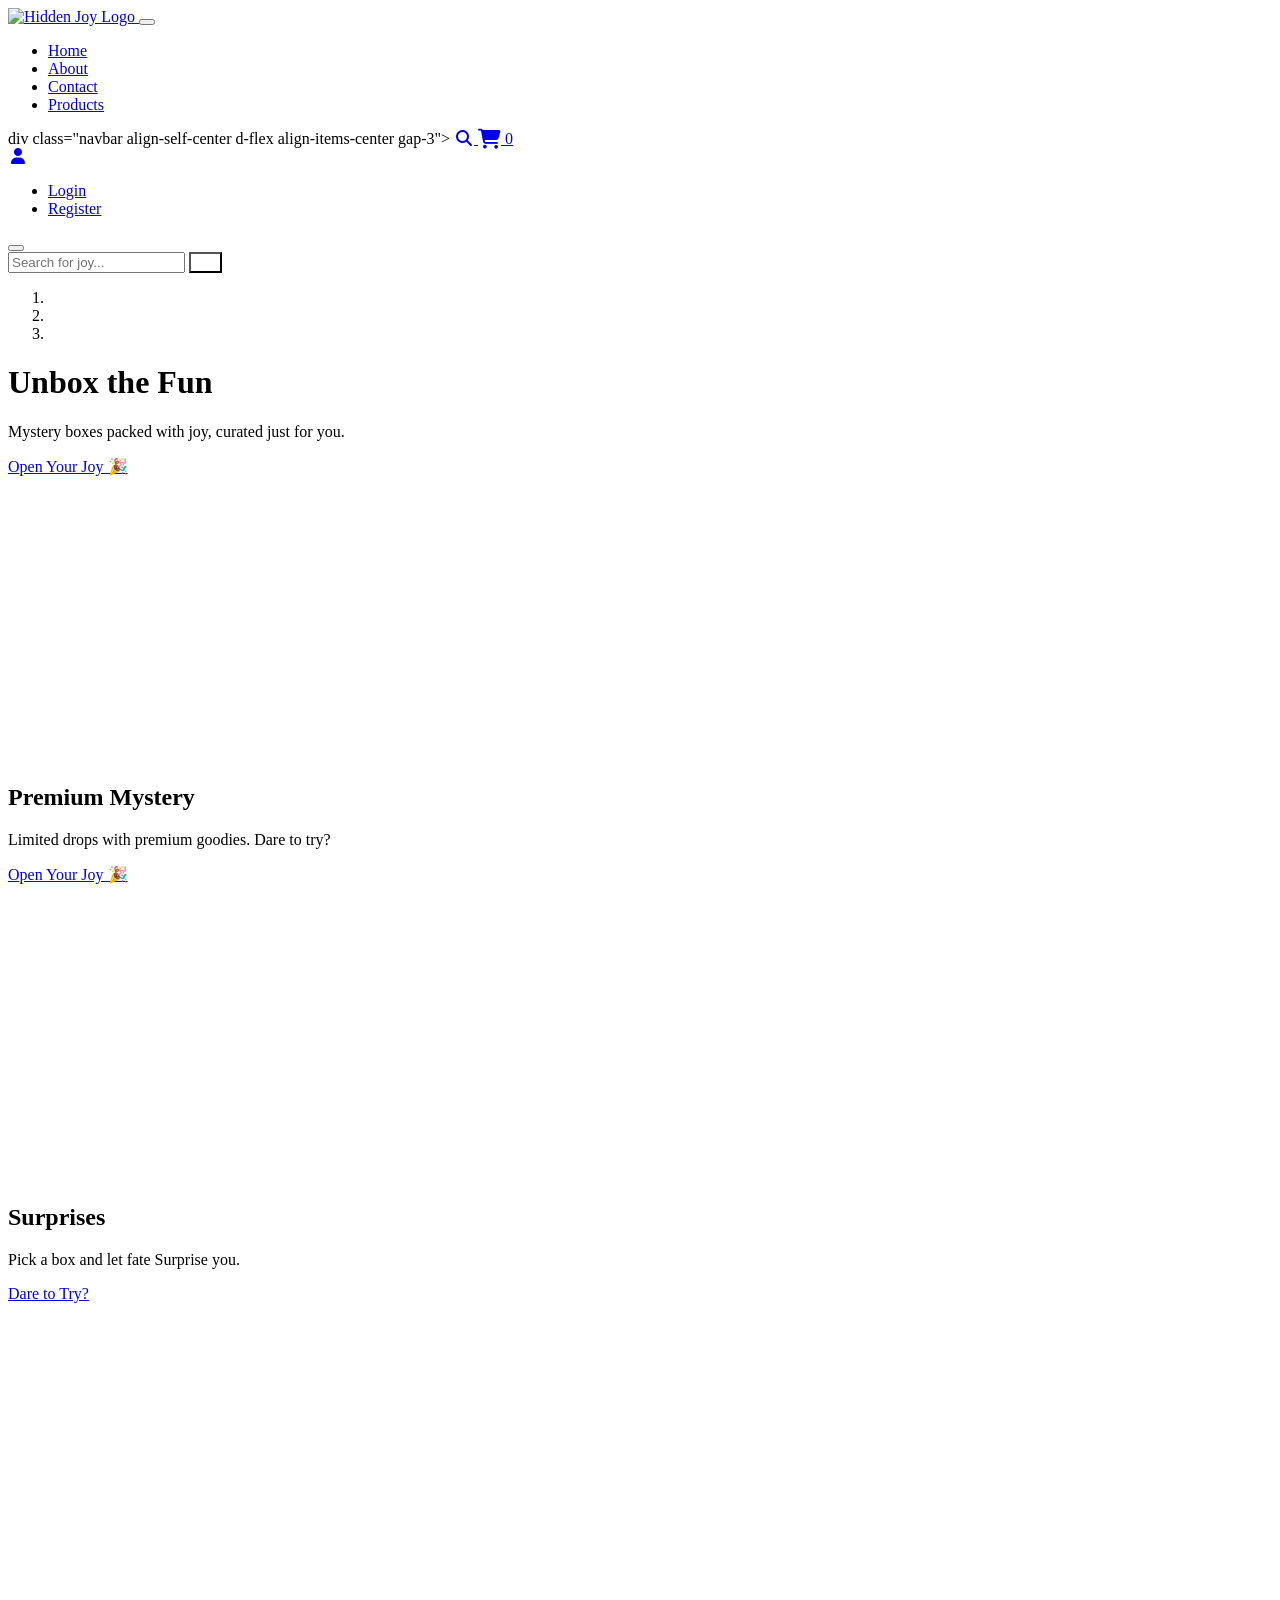
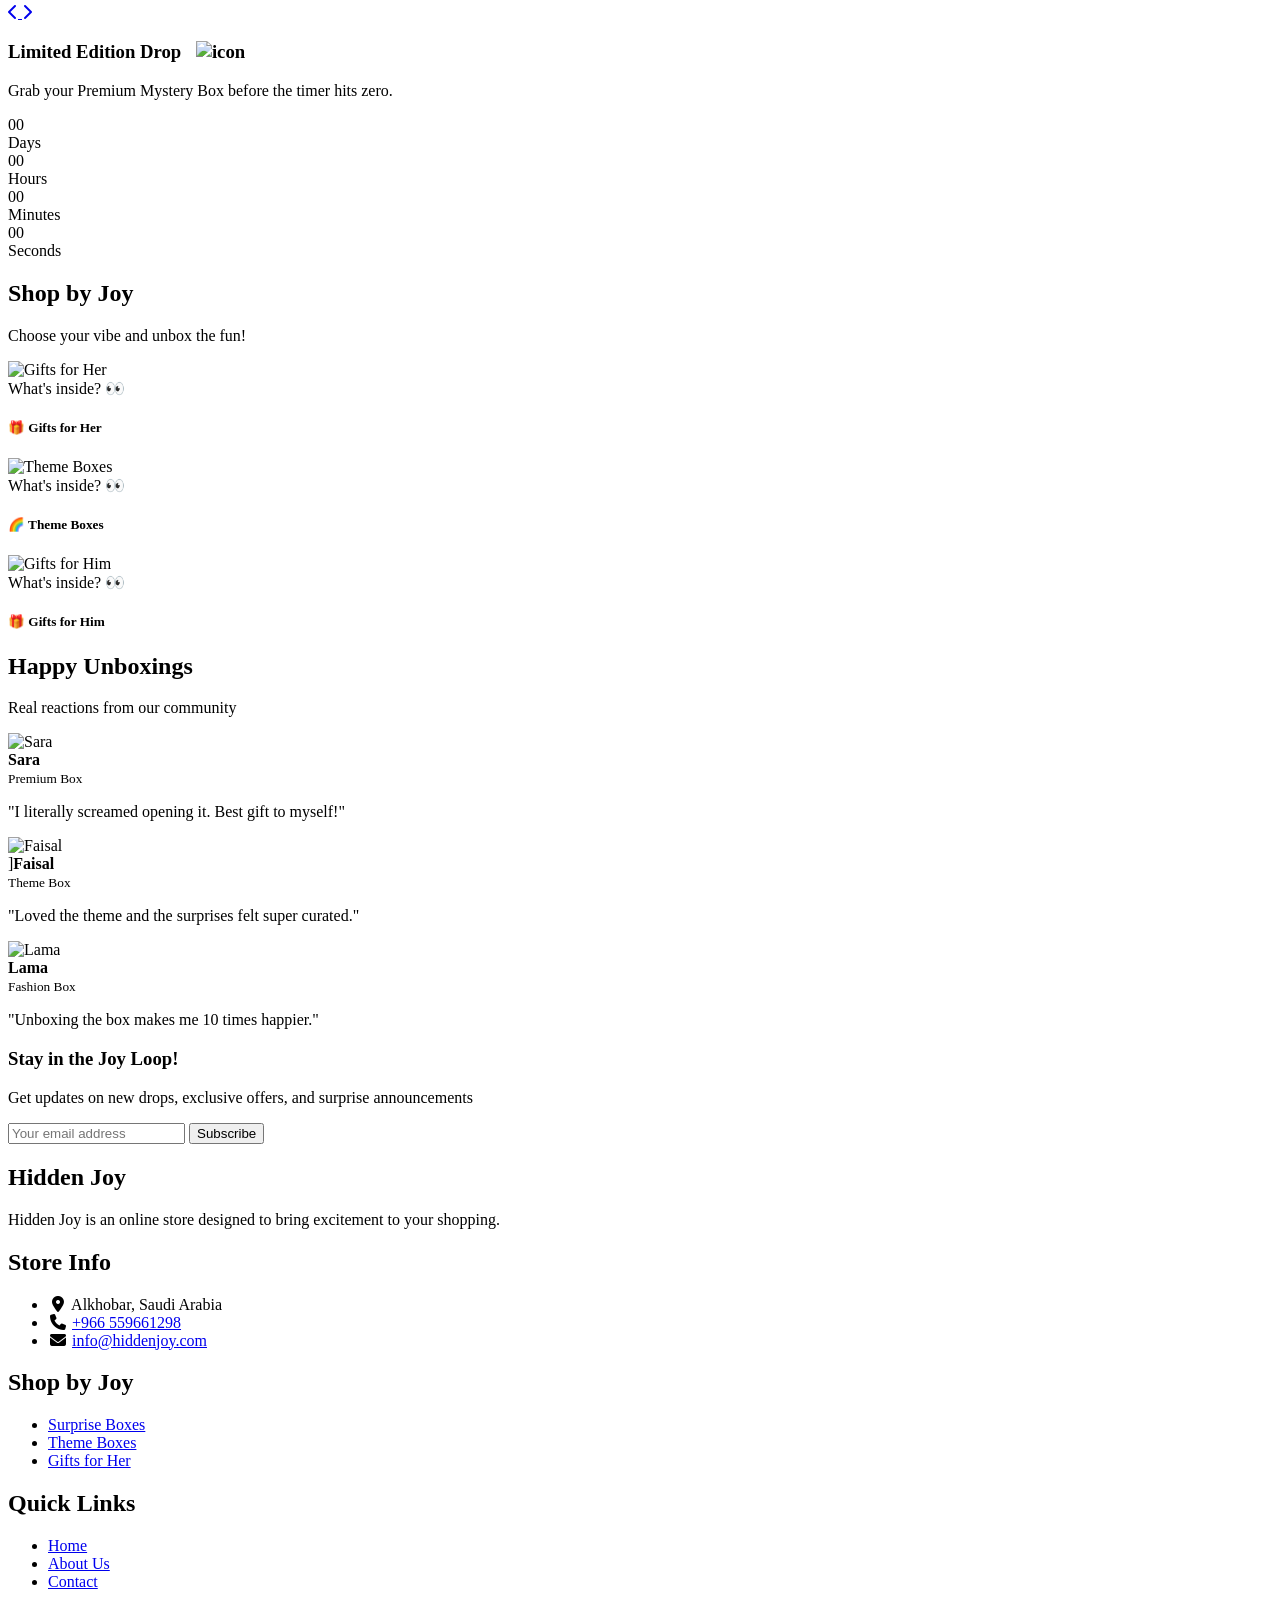
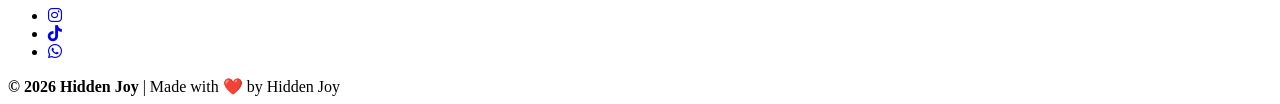
==== index.html @ 1ee5725f "Rename home.html to index.html" ====
<!DOCTYPE html>
<html lang="en">
<head>
    <!-- ========== PAGE METADATA ========== -->
    <title>Hidden Joy - Home Page</title>
    <meta charset="UTF-8">
    <meta name="viewport" content="width=device-width, initial-scale=1">

    <!-- ========== CSS STYLESHEETS ========== -->
    <link rel="stylesheet" href="asset/css/bootstrap.min.css">
    <link rel="stylesheet" href="asset/css/templatemo.css">
    <link href="https://cdnjs.cloudflare.com/ajax/libs/font-awesome/6.4.0/css/all.min.css" rel="stylesheet">
    <link href="https://fonts.googleapis.com/css2?family=Fredoka:wght@400;600;700&family=Quicksand:wght@400;500;600&display=swap" rel="stylesheet">
    <link rel="stylesheet" href="asset/css/fontawesome.min.css">
    <link rel="stylesheet" href="asset/css/home.css">

    <!-- ========== JAVASCRIPT FILES ========== -->
    <script src="asset/js/bootstrap.bundle.min.js"></script>
    <script src="asset/js/custom.js"></script>
    <script src="asset/js/home.js"></script>
</head>

<body>

    <!-- ========== NAVIGATION BAR ========== -->
    <nav class="navbar navbar-expand-lg navbar-light shadow bg-white">
    <div class="container d-flex justify-content-between align-items-center">
            
    <!-- Logo -->
    <a class="navbar-brand text-success logo h1 align-self-center" href="home.html">
    <img src="asset/img/BOXLOGO.png" alt="Hidden Joy Logo" style="height: 100px;">
    </a>

    <!-- Mobile Menu Toggle -->
    <button class="navbar-toggler border-0" type="button" data-bs-toggle="collapse" data-bs-target="#templatemo_main_nav" aria-controls="navbarSupportedContent" aria-expanded="false" aria-label="Toggle navigation">
    <span class="navbar-toggler-icon"></span>
    </button>

    <!-- Navigation Menu -->
    <div class="align-self-center collapse navbar-collapse flex-fill d-lg-flex justify-content-lg-between" id="templatemo_main_nav">
                
    <!-- Main Navigation Links -->
    <div class="flex-fill">
    <ul class="nav navbar-nav d-flex justify-content-between mx-lg-auto">
    <li class="nav-item"><a class="nav-link active" href="home.html">Home</a></li>
    <li class="nav-item"><a class="nav-link" href="aboutus.html">About</a></li>
    <li class="nav-item"><a class="nav-link" href="contactus.html">Contact</a></li>
    <li class="nav-item"><a class="nav-link" href="products.html">Products</a></li>
    </ul>
    </div>

    <!-- User Actions -->
    div class="navbar align-self-center d-flex align-items-center gap-3">
                    
    <!-- Search Icon -->
    <a class="nav-icon d-none d-lg-inline" href="#" data-bs-toggle="modal" data-bs-target="#templatemo_search">
    <i class="fa fa-fw fa-search text-dark"></i>
    </a>

    <!-- Shopping Cart -->
    <a class="nav-link text-dark position-relative" href="basket.html">
    <i class="fas fa-shopping-cart fa-lg"></i>
    <span id="cart-count" class="position-absolute top-0 start-100 translate-middle badge rounded-pill bg-success">0</span>
    </a>

    <!-- User Dropdown -->
    <div class="dropdown">
    <a class="nav-link dropdown-toggle text-dark" href="#" id="userDropdown" role="button" data-bs-toggle="dropdown" aria-expanded="false">
    <i class="fa fa-fw fa-user"></i>
    </a>
    <ul class="dropdown-menu dropdown-menu-end" aria-labelledby="userDropdown">
    <li><a class="dropdown-item" href="singin.html">Login</a></li>
    <li><a class="dropdown-item" href="signup.html">Register</a></li>
    </ul>
    </div>
    </div>
    </div>
    </div>
    </nav>

    <!-- ========== SEARCH MODAL ========== -->
    <div class="modal fade bg-light" id="templatemo_search" tabindex="-1" role="dialog" aria-hidden="true">
    <div class="modal-dialog modal-lg" role="document">
    <div class="w-100 pt-1 mb-3 text-right">
    <button type="button" class="btn-close" data-bs-dismiss="modal"></button>
    </div>
    <form class="modal-content modal-body border-0 p-0">
    <div class="input-group mb-2">
    <input type="text" class="form-control" placeholder="Search for joy...">
    <button type="submit" class="input-group-text" style="background: var(--burgundy-main); color: white;">
    <i class="fa fa-fw fa-search text-white"></i>
    </button>
    </div>
    </form>
    </div>
    </div>

    <!-- ========== MAIN CONTENT ========== -->
    <main class="main-content">
        
    <!-- ========== HERO CAROUSEL ========== -->
    <div id="template-mo-zay-hero-carousel" class="carousel slide" data-bs-ride="carousel">
            
    <!-- Carousel Indicators -->
    <ol class="carousel-indicators">
    <li data-bs-target="#template-mo-zay-hero-carousel" data-bs-slide-to="0" class="active"></li>
    <li data-bs-target="#template-mo-zay-hero-carousel" data-bs-slide-to="1"></li>
    <li data-bs-target="#template-mo-zay-hero-carousel" data-bs-slide-to="2"></li>
    </ol>

    <!-- Carousel Items -->
    <div class="carousel-inner" style="background: url('asset/img/bg1.png') no-repeat center center; background-size: cover;">
                
    <!-- Slide 1 -->
    <div class="carousel-item slide-1 active">
    <div class="container d-flex flex-column justify-content-center align-items-center hero-content" style="min-height: 400px;">
    <h1 class="display-5 fw-bold" style="color: var(--burgundy-main);">Unbox the Fun</h1>
    <p class="lead text-center">Mystery boxes packed with joy, curated just for you.</p>
    <a href="products.html" class="btn btn-main mt-3">Open Your Joy 🎉</a>

    <!-- Sparkle Animations -->
    <span class="sparkle" style="left:10%;top:10%"></span>
    <span class="sparkle" style="left:22%;top:30%;animation-delay:.2s"></span>
    <span class="sparkle" style="left:6%;top:55%;animation-delay:.4s"></span>
    </div>
    </div>

    <!-- Slide 2 -->
    <div class="carousel-item slide-2">
    <div class="container d-flex flex-column justify-content-center align-items-center hero-content" style="min-height: 400px;">
    <h2 class="fw-bold" style="color: var(--burgundy-main);">Premium Mystery</h2>
    <p class="lead text-center">Limited drops with premium goodies. Dare to try?</p>
    <a href="products.html" class="btn btn-main mt-3">Open Your Joy 🎉</a>
    </div>
    </div>

<!-- Slide 3 -->
<div class="carousel-item slide-3">
<div class="container d-flex flex-column justify-content-center align-items-center hero-content" style="min-height: 400px;">
<h2 class="fw-bold" style="color: var(--burgundy-main);">Surprises</h2>
<p class="lead text-center">Pick a box and let fate Surprise you.</p>
<a href="products.html" class="btn btn-main mt-3">Dare to Try?</a>
</div>
</div>
</div>

<!-- Carousel Controls -->
<a class="carousel-control-prev text-decoration-none w-auto ps-3" href="#template-mo-zay-hero-carousel" role="button" data-bs-slide="prev">
<i class="fas fa-chevron-left"></i>
</a>
<a class="carousel-control-next text-decoration-none w-auto pe-3" href="#template-mo-zay-hero-carousel" role="button" data-bs-slide="next">
<i class="fas fa-chevron-right"></i>
</a>
</div>

<!-- ========== LIMITED EDITION TIMER ========== -->
<section class="timer-section">
<div class="container text-center">
<h3 class="fw-bold text-burgundy d-inline-flex align-items-center justify-content-center">
Limited Edition Drop
<img src="asset/img/icon1.png" alt="icon" style="width:70px; height:70px; margin-left:10px;">
</h3>

<p class="mb-4">Grab your Premium Mystery Box before the timer hits zero.</p>

<!-- Countdown Timer -->
<div class="d-flex justify-content-center gap-3 timer" id="countdown-timer">
<div class="item">
<div class="num" id="days">00</div>
<div class="lbl">Days</div>
</div>
<div class="item">
<div class="num" id="hours">00</div>
<div class="lbl">Hours</div>
</div>
<div class="item">
<div class="num" id="minutes">00</div>
<div class="lbl">Minutes</div>
</div>
<div class="item">
<div class="num" id="seconds">00</div>
<div class="lbl">Seconds</div>
</div>
</div>
</div>
</section>

<!-- ========== CATEGORIES SECTION ========== -->
<section class="py-5 bg-light">
<section id="categories" class="section-soft py-5">
<div class="container">
<div class="text-center mb-4">
<h2 class="fw-bold text-burgundy">Shop by Joy</h2>
<p class="text-muted">Choose your vibe and unbox the fun!</p>
</div>

<div class="row g-4">
                        
<!-- Category 1: Gifts for Her -->
<div class="col-md-4">
<div class="category-card">
<img src="asset/img/box2.png" alt="Gifts for Her">
<div class="category-overlay">What's inside? 👀</div>
<div class="card-body text-center">
<h5 class="fw-bold text-burgundy">🎁 Gifts for Her</h5>
</div>
</div>
</div>

<!-- Category 2: Theme Boxes -->
<div class="col-md-4">
<div class="category-card">
<img src="asset/img/box3.png" alt="Theme Boxes">
<div class="category-overlay">What's inside? 👀</div>
<div class="card-body text-center">
<h5 class="fw-bold text-burgundy">🌈 Theme Boxes</h5>
</div>
</div>
</div>

<!-- Category 3: Gifts for Him -->
<div class="col-md-4">
<div class="category-card">
<img src="asset/img/box1.png" alt="Gifts for Him">
<div class="category-overlay">What's inside? 👀</div>
<div class="card-body text-center">
<h5 class="fw-bold text-burgundy">🎁 Gifts for Him</h5>
</div>
</div>
</div>
</div>
</div>
</section>
</section>

<!-- ========== TESTIMONIALS SECTION ========== -->
<section class="py-5">
<div class="container">
<div class="text-center mb-4">
<h2 class="fw-bold text-burgundy">Happy Unboxings</h2>
<p class="text-muted">Real reactions from our community</p>
</div>

<div class="row g-4">
                    
<!-- Testimonial 1 -->
<div class="col-md-4">
<div class="testimonial-card">
<div class="d-flex align-items-center gap-3">
<img class="avatar" src="asset/img/her1.png" alt="Sara">
<div>
<b class="text-burgundy">Sara</b><br>
<small class="text-muted">Premium Box</small>
</div>
</div>
<p class="testimonial-text">"I literally screamed opening it. Best gift to myself!"</p>
</div>
</div>

<!-- Testimonial 2 -->
<div class="col-md-4">
<div class="testimonial-card">
<div class="d-flex align-items-center gap-3">
<img class="avatar" src="asset/img/he1.png" alt="Faisal">
<div>
]<b class="text-burgundy">Faisal</b><br>
<small class="text-muted">Theme Box</small>
</div>
</div>
<p class="testimonial-text">"Loved the theme and the surprises felt super curated."</p>
</div>
</div>

<!-- Testimonial 3 -->
<div class="col-md-4">
<div class="testimonial-card">
<div class="d-flex align-items-center gap-3">
<img class="avatar" src="asset/img/her1.png" alt="Lama">
<div>
<b class="text-burgundy">Lama</b><br>
<small class="text-muted">Fashion Box</small>
</div>
</div>
<p class="testimonial-text">"Unboxing the box makes me 10 times happier."</p>
</div>
</div>
</div>
</div>
</section>

<!-- ========== NEWSLETTER SECTION ========== -->
<section class="newsletter-section">
<div class="container">
<h3 class="fw-bold text-burgundy mb-3">Stay in the Joy Loop!</h3>
<p class="text-muted mb-4">Get updates on new drops, exclusive offers, and surprise announcements</p>
                
<!-- Newsletter Form -->
<div class="newsletter-form">
<div class="input-group">
<input type="email" id="newsletter-email" class="form-control newsletter-input" placeholder="Your email address">
<button class="btn newsletter-btn" type="button" onclick="subscribeNewsletter()">Subscribe</button>
</div>
</div>
</div>
</section>
</main>

<!-- ========== FOOTER ========== -->
<footer class="bg-dark" id="hiddenjoy_footer">
<div class="container">
<div class="row">
                
<!-- Company Info -->
<div class="col-md-3 pt-5">
<h2 class="h2 text-success border-bottom pb-3 border-light logo">Hidden Joy</h2>
<p class="small text-light">Hidden Joy is an online store designed to bring excitement to your shopping.</p>
</div>

<!-- Store Info -->
<div class="col-md-3 pt-5">
<h2 class="h2 text-light border-bottom pb-3 border-light">Store Info</h2>
<ul class="list-unstyled text-light footer-link-list small">
<li><i class="fas fa-map-marker-alt fa-fw"></i> Alkhobar, Saudi Arabia</li>
<li><i class="fa fa-phone fa-fw"></i> <a class="text-decoration-none text-light" href="tel:+966559661298">+966 559661298</a></li>
<li><i class="fa fa-envelope fa-fw"></i> <a class="text-decoration-none text-light" href="mailto:info@hiddenjoy.com">info@hiddenjoy.com</a></li>
</ul>
</div>

<!-- Shop Categories -->
<div class="col-md-3 pt-5">
<h2 class="h2 text-light border-bottom pb-3 border-light">Shop by Joy</h2>
<ul class="list-unstyled text-light footer-link-list">
<li><a class="text-decoration-none" href="products.html">Surprise Boxes</a></li>
<li><a class="text-decoration-none" href="products.html">Theme Boxes</a></li>
<li><a class="text-decoration-none" href="products.html">Gifts for Her</a></li>
</ul>
</div>

<!-- Quick Links -->
<div class="col-md-3 pt-5">
<h2 class="h2 text-light border-bottom pb-3 border-light">Quick Links</h2>
<ul class="list-unstyled text-light footer-link-list">
<li><a class="text-decoration-none" href="home.html">Home</a></li>
<li><a class="text-decoration-none" href="aboutus.html">About Us</a></li>
<li><a class="text-decoration-none" href="contactus.html">Contact</a></li>
</ul>
</div>
</div>

<!-- Social Media & Newsletter -->
<div class="row text-light mt-4 align-items-center">
                
<!-- Social Media Icons -->
<div class="col-auto me-auto">
<ul class="list-inline footer-icons small mb-0">
<li class="list-inline-item border rounded-circle p-2 social-icon">
<a href="#"><i class="fab fa-instagram text-light"></i></a>
</li>
<li class="list-inline-item border rounded-circle p-2 social-icon">
<a href="#"><i class="fab fa-tiktok text-light"></i></a>
</li>
<li class="list-inline-item border rounded-circle p-2 social-icon">
<a href="https://wa.me/559661298" target="_blank"><i class="fab fa-whatsapp text-light"></i></a>
</li>
</ul>
</div>

<!-- Newsletter (Empty for now) -->
<div class="col-auto">
<div class="input-group input-group-sm">
<!-- Newsletter input can be added here if needed -->
</div>
</div>
</div>
</div>

<!-- Copyright -->
<div class="w-100 bg-black text-center text-light py-4 mt-4">
<strong>&copy; 2026 Hidden Joy</strong> | Made with ❤️ by Hidden Joy
</div>
</footer>

</body>
</html>
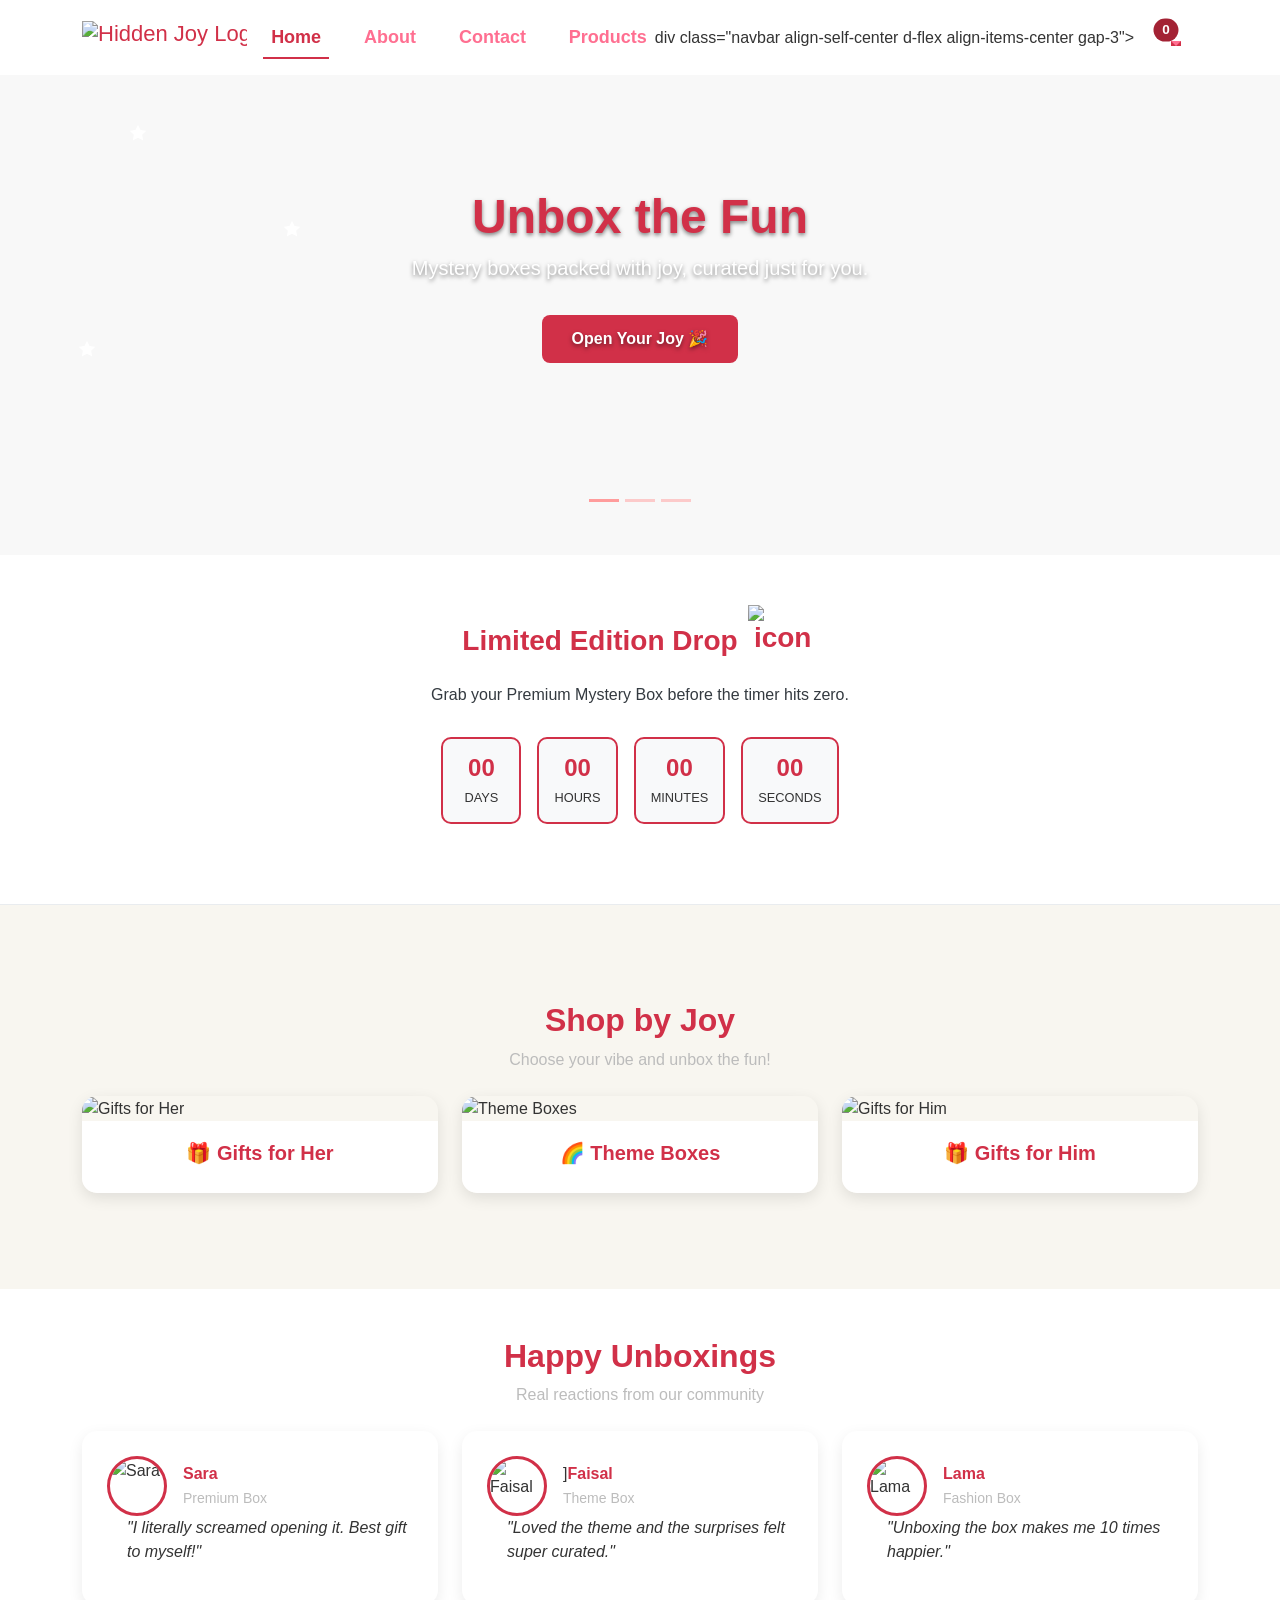
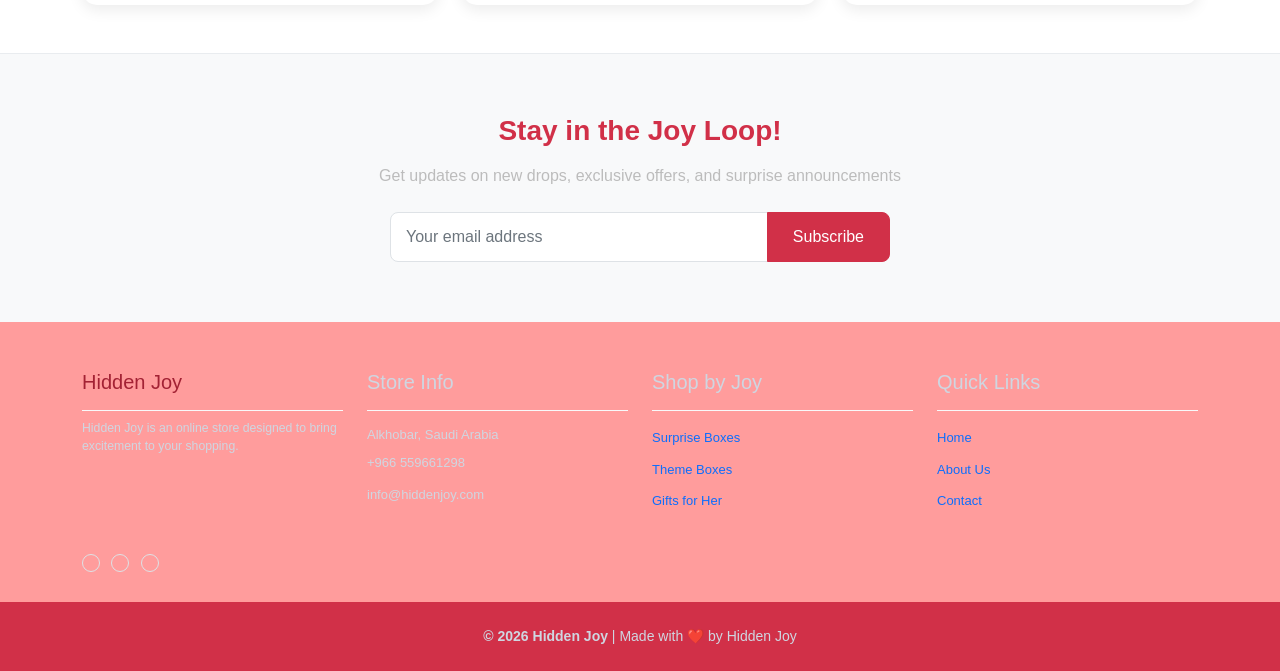
==== commit ee47c8d9: "Update index.html" ====
--- a/index.html
+++ b/index.html
@@ -7,12 +7,11 @@
     <meta name="viewport" content="width=device-width, initial-scale=1">
 
     <!-- ========== CSS STYLESHEETS ========== -->
-    <link rel="stylesheet" href="asset/css/bootstrap.min.css">
-    <link rel="stylesheet" href="asset/css/templatemo.css">
-    <link href="https://cdnjs.cloudflare.com/ajax/libs/font-awesome/6.4.0/css/all.min.css" rel="stylesheet">
-    <link href="https://fonts.googleapis.com/css2?family=Fredoka:wght@400;600;700&family=Quicksand:wght@400;500;600&display=swap" rel="stylesheet">
-    <link rel="stylesheet" href="asset/css/fontawesome.min.css">
-    <link rel="stylesheet" href="asset/css/home.css">
+    <link rel="stylesheet" href="css/bootstrap.min.css">
+<link rel="stylesheet" href="css/templatemo.css">
+<link rel="stylesheet" href="css/fontawesome.min.css">
+<link rel="stylesheet" href="css/home.css">
+
 
     <!-- ========== JAVASCRIPT FILES ========== -->
     <script src="asset/js/bootstrap.bundle.min.js"></script>
--- a/css/templatemo.css
+++ b/css/templatemo.css
@@ -0,0 +1,824 @@
+/* ================================
+   Hidden Joy - Merged CSS (Organized)
+   TemplateMo 559 + Custom
+   Organized and optimized
+   ================================ */
+
+/* ---------------------------------
+   Variables & General Setup
+--------------------------------- */
+:root {
+  --pink: #ff6f91;
+  --burgundy: #800020;
+  --burgundy-main: #D13048;
+  --burgundy-dark: #a32234;
+  --yellow: #ede861;
+  --light-yellow: #f5fe6d;
+  --light-bg: #f8f6f0;
+  --dark-bg: #2d343f;
+}
+
+/* ---------------------------------
+   Base Styles & Typography
+--------------------------------- */
+html, body {
+  height: 100%;
+  margin: 0;
+  padding: 0;
+  display: flex;
+  flex-direction: column;
+}
+
+body {
+  font-family: 'Quicksand', sans-serif;
+  display: flex;
+  flex-direction: column;
+  min-height: 100vh;
+}
+
+.main-content {
+  flex: 1 0 auto;
+}
+
+h1, h2, h3, h4, h5, h6, .logo {
+  font-family: 'Fredoka', sans-serif;
+  font-weight: 600;
+}
+
+.logo { 
+  font-weight: 500 !important;
+  font-size: 22px !important; 
+}
+
+/* ---------------------------------
+   Color Utilities
+--------------------------------- */
+.text-warning { color: var(--yellow) !important; }
+.text-muted { color: #bcbcbc !important; }
+.text-success { color: #ffd041 !important; }
+.text-light { color: #cfd6e1 !important; }
+
+.bg-dark { background-color: #FF9C9C !important; }
+.bg-light { background-color: var(--light-bg) !important; }
+.bg-black { background-color: var(--burgundy-main) !important; }
+.bg-success { background-color: #FF9C9C !important; }
+
+/* ---------------------------------
+   Link & Button Styles
+--------------------------------- */
+a {
+  text-decoration: none !important;
+  transition: all 0.3s ease;
+}
+
+.btn-success {
+  background-color: var(--burgundy-main) !important;
+  border-color: var(--burgundy-main) !important;
+  color: #fff !important;
+}
+
+.btn-success:hover {
+  background-color: var(--burgundy-dark) !important;
+  border-color: var(--burgundy-dark) !important;
+}
+
+.btn-outline-pink {
+  border-color: var(--pink);
+  color: var(--pink);
+}
+
+.btn-outline-pink:hover {
+  background-color: var(--pink);
+  color: #fff;
+}
+
+.btn-main {
+  background-color: var(--burgundy-main);
+  color: #fff;
+}
+
+.btn-main:hover {
+  background-color: var(--pink);
+  color: #fff;
+}
+
+/* ---------------------------------
+   Navigation & Header
+--------------------------------- */
+.navbar {
+  background-color: #fff !important;
+  padding-top: 15px;
+  padding-bottom: 15px;
+}
+
+.navbar .nav-link {
+  color: var(--pink) !important;
+  font-weight: 600;
+  font-size: 18px;
+  transition: color 0.3s ease;
+}
+
+.navbar .nav-link:hover,
+.navbar .nav-link.active {
+  color: var(--burgundy-main) !important;
+}
+
+.navbar .nav-link i { 
+  font-size: 1.2rem; 
+  vertical-align: middle; 
+}
+
+.navbar-brand img { 
+  max-height: 80px; 
+}
+
+.navbar-toggler { 
+  border: none; 
+}
+
+.navbar-toggler-icon { 
+  filter: invert(100%); 
+}
+
+#templatemo_main_nav .navbar-nav { 
+  max-width: 450px; 
+}
+
+@media (min-width: 992px) {
+  #templatemo_main_nav .navbar-nav { 
+    max-width: 550px; 
+  }
+}
+
+/* ---------------------------------
+   Hero Carousel
+--------------------------------- */
+#template-mo-zay-hero-carousel {
+  background: #f8f8f8 url('asset/img/bg1.png') no-repeat center center !important;
+  background-size: cover;
+}
+
+#template-mo-zay-hero-carousel .carousel-indicators li {
+  margin-top: -50px;
+  background-color: #FF9C9C;
+}
+
+#template-mo-zay-hero-carousel .carousel-control-next i,
+#template-mo-zay-hero-carousel .carousel-control-prev i {
+  color: var(--burgundy-main) !important;
+  font-size: 2.8em !important;
+}
+
+@media (min-width: 992px) {
+  #template-mo-zay-hero-carousel .carousel-item { 
+    min-height: 30rem !important; 
+  }
+}
+
+/* ---------------------------------
+   Product & Shop Styles
+--------------------------------- */
+.shop-top-menu a:hover { 
+  color: var(--burgundy-main) !important; 
+}
+
+.product-wap { 
+  box-shadow: 0px 5px 10px 0px rgba(0, 0, 0, 0.10); 
+}
+
+.product-wap .product-color-dot.color-dot-red { background:#f71515; }
+.product-wap .product-color-dot.color-dot-blue { background:#6db4fe; }
+.product-wap .product-color-dot.color-dot-black { background:#000000; }
+.product-wap .product-color-dot.color-dot-light { background:#e0e0e0; }
+.product-wap .product-color-dot.color-dot-green { background:#0bff7e; }
+
+.card.product-wap .card .product-overlay {
+  background: rgba(0,0,0,.2);
+  visibility: hidden;
+  opacity: 0;
+  transition: .3s;
+}
+
+.card.product-wap:hover .card .product-overlay {
+  visibility: visible;
+  opacity: 1;
+}
+
+.card.product-wap a { 
+  color: #000; 
+}
+
+#carousel-related-product .slick-slide:focus { 
+  outline: none !important; 
+}
+
+#carousel-related-product .slick-dots li button:before {
+  font-size: 15px;
+  margin-top: 20px;
+}
+
+.product-wap .h3, .product-wap li, .product-wap i, .product-wap p { 
+  font-size: 12px !important; 
+}
+
+.product-wap .product-color-dot { 
+  width: 6px; 
+  height: 6px; 
+}
+
+@media (min-width: 992px) {
+  product-wap .h3, .product-wap li, .product-wap i, .product-wap p { 
+    font-size: 18px !important; 
+  }
+  
+  .product-wap .product-color-dot { 
+    width: 12px; 
+    height: 12px; 
+  }
+}
+
+/* ---------------------------------
+   Brand & Category Styles
+--------------------------------- */
+.brand-img {
+  filter: grayscale(100%);
+  opacity: 0.5;
+  transition: .5s;
+}
+
+.brand-img:hover {
+  filter: grayscale(0%);
+  opacity: 1;
+}
+
+.carousel-inner .carousel-item img { 
+  max-height: 250px; 
+  width: auto; 
+  margin: 0 auto; 
+}
+
+#categories .card img { 
+  height: 200px; 
+  width: auto; 
+  display: block; 
+  margin: 0 auto; 
+  object-fit: contain; 
+}
+
+/* ---------------------------------
+   Services Section
+--------------------------------- */
+.services-icon-wap {
+  transition: .3s;
+}
+
+.services-icon-wap:hover, 
+.services-icon-wap:hover i {
+  color: #fff;
+}
+
+.services-icon-wap:hover {
+  background: #FF9C9C;
+}
+
+/* ---------------------------------
+   About Section
+--------------------------------- */
+.about-image-container {
+  width: 100%;
+  height: 100%;
+  max-height: 400px;
+  border-radius: 16px;
+  overflow: hidden;
+  box-shadow: 0 4px 12px rgba(0, 0, 0, 0.2);
+}
+
+.about-image-container img {
+  width: 100%;
+  height: 100%;
+  object-fit: contain;
+  background-color: #ff9999; 
+  border-radius: 16px;
+}
+
+@media (max-width: 767px) {
+  .about-image-container {
+    height: 300px;
+  }
+}
+
+/* ---------------------------------
+   Accordion Styles
+--------------------------------- */
+.templatemo-accordion a { 
+  color: #000; 
+}
+
+.templatemo-accordion a:hover { 
+  color: #333d4a; 
+}
+
+/* ---------------------------------
+   Countdown Timer
+--------------------------------- */
+#countdown span {
+  font-size: 2rem;
+  font-weight: 600;
+  color: var(--burgundy-main);
+}
+
+.timer {
+  display: flex;
+  gap: 10px;
+  justify-content: center;
+  font-family: 'Fredoka', sans-serif;
+}
+
+.timer .item {
+  padding: 15px;
+  border-radius: 10px;
+  min-width: 60px;
+}
+
+.timer .item .num {
+  font-size: 1.5rem;   
+  font-weight: 700;
+  color: var(--burgundy-main);        
+  line-height: 1.2;
+}
+
+.timer .item .lbl {
+  font-size: 0.8rem;
+  color: #333;
+  text-transform: uppercase;
+}
+
+/* ---------------------------------
+   Hover Effects & Animations
+--------------------------------- */
+.hover-surprise { 
+  position: relative; 
+  overflow: hidden; 
+}
+
+.hover-surprise img { 
+  transition: transform 0.3s ease; 
+}
+
+.hover-surprise:hover img { 
+  transform: scale(1.1); 
+}
+
+.hover-surprise .overlay {
+  position: absolute;
+  top: 0; 
+  left: 0;
+  width: 100%; 
+  height: 100%;
+  background: rgba(255,111,145,0.7);
+  color: #fff;
+  display: flex;
+  align-items: center;
+  justify-content: center;
+  font-size: 1.2rem;
+  opacity: 0;
+  transition: opacity 0.3s ease;
+}
+
+.hover-surprise:hover .overlay { 
+  opacity: 1; 
+}
+
+.sparkle {
+  position: absolute;
+  width: 10px;
+  height: 10px;
+  background: hsl(77, 100%, 81%);
+  border-radius: 50%;
+  animation: sparkleAnim 1.5s infinite;
+}
+
+@keyframes sparkleAnim {
+  0%, 100% { 
+    transform: scale(1); 
+    opacity: 0.5; 
+  }
+  50% { 
+    transform: scale(1.5); 
+    opacity: 1; 
+  }
+}
+
+/* ---------------------------------
+   Pagination
+--------------------------------- */
+.pagination .page-link:hover {
+  color: #000;
+}
+
+.pagination .page-link:hover, 
+.pagination .page-link.active {
+  background-color: #FF9C9C;
+  color: #fff;
+}
+
+/* ---------------------------------
+   Contact & Map
+--------------------------------- */
+.leaflet-control a, 
+.leaflet-control { 
+  font-size: 10px !important; 
+}
+
+.form-control { 
+  border: 1px solid #e8e8e8; 
+}
+
+/* ---------------------------------
+   Footer Styles
+--------------------------------- */
+footer {
+  flex-shrink: 0;
+}
+
+#tempaltemo_footer a { 
+  color: var(--light-yellow); 
+}
+
+#tempaltemo_footer a:hover { 
+  color: var(--burgundy-main); 
+}
+
+#tempaltemo_footer ul.footer-link-list li { 
+  padding-top: 10px; 
+}
+
+#tempaltemo_footer ul.footer-icons li {
+  width: 2.6em;
+  height: 2.6em;
+  line-height: 2.6em;
+}
+
+#tempaltemo_footer ul.footer-icons li:hover {
+  background-color: var(--burgundy-main);
+  transition: .5s;
+}
+
+#tempaltemo_footer ul.footer-icons li:hover i {
+  color: #fff;
+  transition: .5s;
+}
+
+#tempaltemo_footer .border-light { 
+  border-color: var(--dark-bg) !important; 
+}
+
+#hiddenjoy_footer { 
+  font-size: 14px; 
+}
+
+#hiddenjoy_footer .h2 { 
+  font-size: 20px !important; 
+  font-weight: 400 !important; 
+}
+
+#hiddenjoy_footer ul.footer-link-list li { 
+  padding-top: 6px; 
+  font-size: 13px; 
+}
+
+#hiddenjoy_footer .footer-link-list a { 
+  font-size: 13px; 
+}
+
+#hiddenjoy_footer .pt-4 { 
+  padding-top: 1rem !important; 
+}
+
+#hiddenjoy_footer .pb-2 { 
+  padding-bottom: 0.5rem !important; 
+}
+
+.bg-black p { 
+  font-size: 13px !important; 
+}
+
+#hiddenjoy_footer ul.footer-icons li:hover {
+  background-color: var(--burgundy-main);
+  transition: .5s;
+}
+
+#hiddenjoy_footer ul.footer-icons li:hover i { 
+  color: #fff; 
+  transition: .5s; 
+}
+
+/* ---------------------------------
+   Additional Templatemo Styles
+--------------------------------- */
+.text-success {
+  color: var(--burgundy-dark) !important;
+}
+
+.bg-success {
+  background-color: var(--burgundy-dark) !important;
+}
+
+.hero-section {
+  position: relative;
+  overflow: hidden;
+}
+
+.hero-section::before {
+  content: '';
+  position: absolute;
+  top: 0;
+  left: 0;
+  right: 0;
+  bottom: 0;
+  background: linear-gradient(135deg, rgba(163, 34, 52, 0.8) 0%, rgba(255, 111, 145, 0.8) 100%);
+  z-index: 1;
+}
+
+.hero-section > .container {
+  position: relative;
+  z-index: 2;
+}
+
+.card {
+  border: none;
+  transition: all 0.3s ease;
+}
+
+.card:hover {
+  transform: translateY(-5px);
+}
+
+.services-icon-wap::before {
+  content: '';
+  position: absolute;
+  top: 0;
+  left: 0;
+  width: 100%;
+  height: 0;
+  background: linear-gradient(to bottom, rgba(163, 34, 52, 0.1) 0%, rgba(255, 111, 145, 0.1) 100%);
+  transition: height 0.3s ease;
+  z-index: -1;
+}
+
+.services-icon-wap:hover::before {
+  height: 100%;
+}
+
+.team-img {
+  border: 3px solid #fff;
+  box-shadow: 0 5px 15px rgba(0, 0, 0, 0.1);
+}
+
+footer::before {
+  content: '';
+  position: absolute;
+  top: 0;
+  left: 0;
+  right: 0;
+  height: 1px;
+  background: linear-gradient(to right, transparent 0%, rgba(255, 255, 255, 0.3) 50%, transparent 100%);
+}
+
+.footer-link-list a {
+  transition: all 0.3s ease;
+  padding: 0.2rem 0;
+  display: inline-block;
+}
+
+.footer-link-list a:hover {
+  color: var(--pink) !important;
+  transform: translateX(5px);
+}
+
+/* Animation Keyframes */
+@keyframes fadeInUp {
+  from {
+    opacity: 0;
+    transform: translateY(20px);
+  }
+  to {
+    opacity: 1;
+    transform: translateY(0);
+  }
+}
+
+@keyframes pulse {
+  0% {
+    transform: scale(1);
+    opacity: 1;
+  }
+  50% {
+    transform: scale(1.05);
+    opacity: 0.8;
+  }
+  100% {
+    transform: scale(1);
+    opacity: 1;
+  }
+}
+
+.fade-in-up {
+  animation: fadeInUp 0.6s ease forwards;
+}
+
+.pulse {
+  animation: pulse 2s infinite;
+}
+
+/* Utility Classes */
+.avatar { 
+  width: 50px; 
+  height: 50px; 
+  object-fit: cover; 
+  border-radius: 50%; 
+}
+
+.rounded-10 {
+  border-radius: 10px;
+}
+
+.shadow-soft {
+  box-shadow: 0 5px 15px rgba(0, 0, 0, 0.08);
+}
+
+/* Responsive Adjustments */
+@media (min-width: 576px) {
+  .tempaltemo-carousel .h1 { 
+    font-size: 1em !important; 
+  }
+}
+
+@media (max-width: 768px) {
+  .hero-section h1 {
+    font-size: 2.5rem;
+  }
+  
+  .navbar-brand {
+    font-size: 1.5rem;
+  }
+  
+  .services-icon-wap {
+    margin-bottom: 1.5rem;
+  }
+}
+
+/* Custom CSS for the improvements */
+.hero-section {
+  background: linear-gradient(135deg, #6a11cb 0%, #2575fc 100%);
+  padding: 80px 0;
+  margin-bottom: 40px;
+  border-radius: 0 0 20px 20px;
+}
+
+/* Timeline improvements */
+.timeline-container {
+  position: relative;
+  max-width: 1200px;
+  margin: 0 auto;
+  padding: 40px 0;
+}
+
+.timeline-container::after {
+  content: '';
+  position: absolute;
+  width: 6px;
+  background-color: #6a11cb;
+  top: 0;
+  bottom: 0;
+  left: 50%;
+  margin-left: -3px;
+  border-radius: 10px;
+}
+
+.timeline-item {
+  position: relative;
+  width: 50%;
+  padding: 10px 40px;
+  margin-bottom: 40px;
+}
+
+.timeline-item:nth-child(odd) {
+  left: 0;
+}
+
+.timeline-item:nth-child(even) {
+  left: 50%;
+}
+
+.timeline-item .icon {
+  position: absolute;
+  width: 50px;
+  height: 50px;
+  background: white;
+  border: 3px solid #6a11cb;
+  border-radius: 50%;
+  display: flex;
+  justify-content: center;
+  align-items: center;
+  font-size: 1.5rem;
+  z-index: 1;
+  right: -25px;
+  top: 0;
+}
+
+.timeline-item:nth-child(even) .icon {
+  left: -25px;
+  right: auto;
+}
+
+.timeline-item .card {
+  transition: transform 0.3s ease, box-shadow 0.3s ease;
+}
+
+.timeline-item .card:hover {
+  transform: translateY(-5px);
+  box-shadow: 0 10px 20px rgba(0,0,0,0.1) !important;
+}
+
+/* Counter animation */
+.counter-number {
+  font-size: 2.5rem;
+  font-weight: 700;
+  color: #6a11cb;
+}
+
+/* Services improvements */
+.services-icon-wap {
+  transition: all 0.3s ease;
+}
+
+.services-icon-wap:hover, 
+.services-icon-wap:hover i {
+  color: #fff;
+}
+
+.services-icon-wap:hover {
+  background: linear-gradient(135deg, #6a11cb 0%, #2575fc 100%) !important;
+  color: white !important;
+}
+
+.services-icon-wap:hover .h1 {
+  color: white !important;
+}
+
+/* Animation classes */
+.fade-in {
+  opacity: 0;
+  transform: translateY(20px);
+  transition: opacity 0.6s ease, transform 0.6s ease;
+}
+
+.fade-in.visible {
+  opacity: 1;
+  transform: translateY(0);
+}
+
+/* Team section improvements */
+.team-card {
+  transition: transform 0.3s ease;
+}
+
+.team-card:hover {
+  transform: translateY(-10px);
+}
+
+.team-img {
+  transition: transform 0.3s ease;
+}
+
+.team-card:hover .team-img {
+  transform: scale(1.05);
+}
+
+/* Responsive adjustments */
+@media (max-width: 768px) {
+  .timeline-container::after {
+    left: 31px;
+  }
+  
+  .timeline-item {
+    width: 100%;
+    padding-left: 70px;
+    padding-right: 25px;
+    left: 0 !important;
+  }
+  
+  .timeline-item .icon {
+    left: 10px !important;
+    right: auto !important;
+  }
+  
+  .commitment {
+    flex-direction: column;
+  }
+  
+  .stats {
+    flex-direction: column;
+  }
+}
--- a/css/home.css
+++ b/css/home.css
@@ -0,0 +1,310 @@
+ :root {
+            --pink: #ff6f91;
+            --burgundy: #800020;
+            --burgundy-main: #D13048;
+            --burgundy-dark: #a32234;
+            --secondary-color: #28a745; /* Success Green */
+            --light-color: #f8f9fa;
+            --dark-color: #343a40;
+        }
+        
+        body {
+            font-family: 'Quicksand', sans-serif;
+            color: #333;
+        }
+        
+        h1, h2, h3, h4, h5, h6 {
+            font-family: 'Fredoka', sans-serif;
+        }
+        
+        .text-burgundy {
+            color: var(--burgundy-main);
+        }
+        
+        .bg-burgundy {
+            background-color: var(--burgundy-main);
+        }
+        
+        .btn-main {
+            background-color: var(--burgundy-main);
+            color: white;
+            border: none;
+            padding: 12px 30px;
+            font-weight: 600;
+            border-radius: 8px;
+            transition: all 0.3s ease;
+        }
+        
+        .btn-main:hover {
+            background-color: var(--burgundy-dark);
+            color: white;
+            transform: translateY(-2px);
+            box-shadow: 0 6px 15px rgba(209, 48, 72, 0.3);
+        }
+        
+        /* Hero Section - Return to Original */
+        .carousel-item {
+            min-height: 400px;
+            background: url('asset/img/bg1.png') no-repeat center center;
+            background-size: cover;
+        }
+        
+        .hero-content {
+            text-align: center;
+            color: white;
+            text-shadow: 0 2px 4px rgba(0,0,0,0.5);
+        }
+        
+        .sparkle {
+            position: absolute;
+            width: 20px;
+            height: 20px;
+            background: url('data:image/svg+xml,<svg xmlns="http://www.w3.org/2000/svg" viewBox="0 0 24 24" fill="%23ffffff"><path d="M12 2l3.09 6.26L22 9.27l-5 4.87 1.18 6.88L12 17.77l-6.18 3.25L7 14.14 2 9.27l6.91-1.01L12 2z"/></svg>') no-repeat center;
+            animation: sparkle 2s infinite;
+        }
+        
+        @keyframes sparkle {
+            0%, 100% { transform: scale(1); opacity: 0.7; }
+            50% { transform: scale(1.3); opacity: 1; }
+        }
+        
+        /* Timer Section - White Background */
+        .timer-section {
+            background: white;
+            color: var(--dark-color);
+            padding: 50px 0;
+            border-bottom: 1px solid #e9ecef;
+        }
+        
+        .timer {
+            display: flex;
+            justify-content: center;
+            gap: 20px;
+            margin: 30px 0;
+        }
+        
+        .timer .item {
+            background: var(--light-color);
+            padding: 15px;
+            border-radius: 10px;
+            min-width: 80px;
+            text-align: center;
+            border: 2px solid var(--burgundy-main);
+        }
+        
+        .timer .num {
+            font-size: 2rem;
+            font-weight: 700;
+            font-family: 'Fredoka', sans-serif;
+            color: var(--burgundy-main);
+        }
+        
+        .timer .lbl {
+            font-size: 0.8rem;
+            margin-top: 5px;
+            color: var(--dark-color);
+        }
+        
+        /* Categories Section */
+        .category-card {
+            border: none;
+            border-radius: 15px;
+            overflow: hidden;
+            box-shadow: 0 5px 15px rgba(0,0,0,0.1);
+            transition: all 0.3s ease;
+            position: relative;
+            height: 100%;
+        }
+        
+        .category-card:hover {
+            transform: translateY(-10px);
+            box-shadow: 0 15px 30px rgba(0,0,0,0.15);
+        }
+        
+        .category-card img {
+            height: 250px;
+            object-fit: cover;
+            transition: transform 0.5s ease;
+        }
+        
+        .category-card:hover img {
+            transform: scale(1.05);
+        }
+        
+        .category-overlay {
+            position: absolute;
+            top: 0;
+            left: 0;
+            right: 0;
+            bottom: 0;
+            background: rgba(209, 48, 72, 0.9);
+            display: flex;
+            align-items: center;
+            justify-content: center;
+            opacity: 0;
+            transition: opacity 0.3s ease;
+            color: white;
+            font-size: 1.2rem;
+            font-weight: 600;
+        }
+        
+        .category-card:hover .category-overlay {
+            opacity: 1;
+        }
+        
+        .category-card .card-body {
+            background: white;
+            padding: 20px;
+            text-align: center;
+        }
+        
+        /* Testimonials Section */
+        .testimonial-card {
+            border: none;
+            border-radius: 15px;
+            box-shadow: 0 5px 15px rgba(0,0,0,0.08);
+            padding: 25px;
+            transition: all 0.3s ease;
+            height: 100%;
+            background: white;
+        }
+        
+        .testimonial-card:hover {
+            transform: translateY(-5px);
+            box-shadow: 0 10px 25px rgba(0,0,0,0.12);
+        }
+        
+        .avatar {
+            width: 60px;
+            height: 60px;
+            border-radius: 50%;
+            object-fit: cover;
+            border: 3px solid var(--burgundy-main);
+        }
+        
+        .testimonial-text {
+            position: relative;
+            padding-left: 20px;
+            font-style: italic;
+        }
+        
+        .testimonial-text::before {
+            content: """;
+            font-size: 40px;
+            color: var(--pink);
+            position: absolute;
+            left: -10px;
+            top: -15px;
+            opacity: 0.3;
+        }
+        
+        /* Newsletter Section - Light Background like Shop by Joy */
+        .newsletter-section {
+            background: var(--light-color);
+            color: var(--dark-color);
+            padding: 60px 0;
+            text-align: center;
+            border-top: 1px solid #e9ecef;
+        }
+        
+        .newsletter-form {
+            max-width: 500px;
+            margin: 0 auto;
+        }
+        
+        .newsletter-input {
+            border: 1px solid #dee2e6;
+            border-radius: 8px 0 0 8px;
+            padding: 12px 15px;
+            background: white;
+            color: var(--dark-color);
+        }
+        
+        .newsletter-input::placeholder {
+            color: #6c757d;
+        }
+        
+        .newsletter-btn {
+            border-radius: 0 8px 8px 0;
+            background: var(--burgundy-main);
+            border: 1px solid var(--burgundy-main);
+            padding: 12px 25px;
+            color: white;
+            transition: all 0.3s ease;
+        }
+        
+        .newsletter-btn:hover {
+            background: var(--burgundy-dark);
+            border-color: var(--burgundy-dark);
+        }
+        
+        /* Navigation Improvements */
+        .nav-link {
+            position: relative;
+            font-weight: 500;
+            transition: color 0.3s ease;
+        }
+        
+        .nav-link::after {
+            content: '';
+            position: absolute;
+            width: 0;
+            height: 2px;
+            bottom: 0;
+            left: 0;
+            background-color: var(--burgundy-main);
+            transition: width 0.3s ease;
+        }
+        
+        .nav-link:hover::after,
+        .nav-link.active::after {
+            width: 100%;
+        }
+        
+        /* Footer Improvements */
+        .footer-link-list a {
+            transition: all 0.3s ease;
+        }
+        
+        .footer-link-list a:hover {
+            color: var(--pink) !important;
+            padding-left: 5px;
+        }
+        
+        .social-icon {
+            transition: all 0.3s ease;
+        }
+        
+        .social-icon:hover {
+            transform: translateY(-3px);
+            background: var(--burgundy-main) !important;
+        }
+        
+        /* Logo Color Update */
+        .navbar-brand.text-success {
+            color: var(--burgundy-main) !important;
+        }
+        
+        /* Responsive Design */
+        @media (max-width: 768px) {
+            .carousel-item {
+                min-height: 350px;
+            }
+            
+            .timer {
+                gap: 10px;
+            }
+            
+            .timer .item {
+                min-width: 60px;
+                padding: 10px;
+            }
+            
+            .timer .num {
+                font-size: 1.5rem;
+            }
+            
+            .category-card img {
+                height: 200px;
+            }
+        }
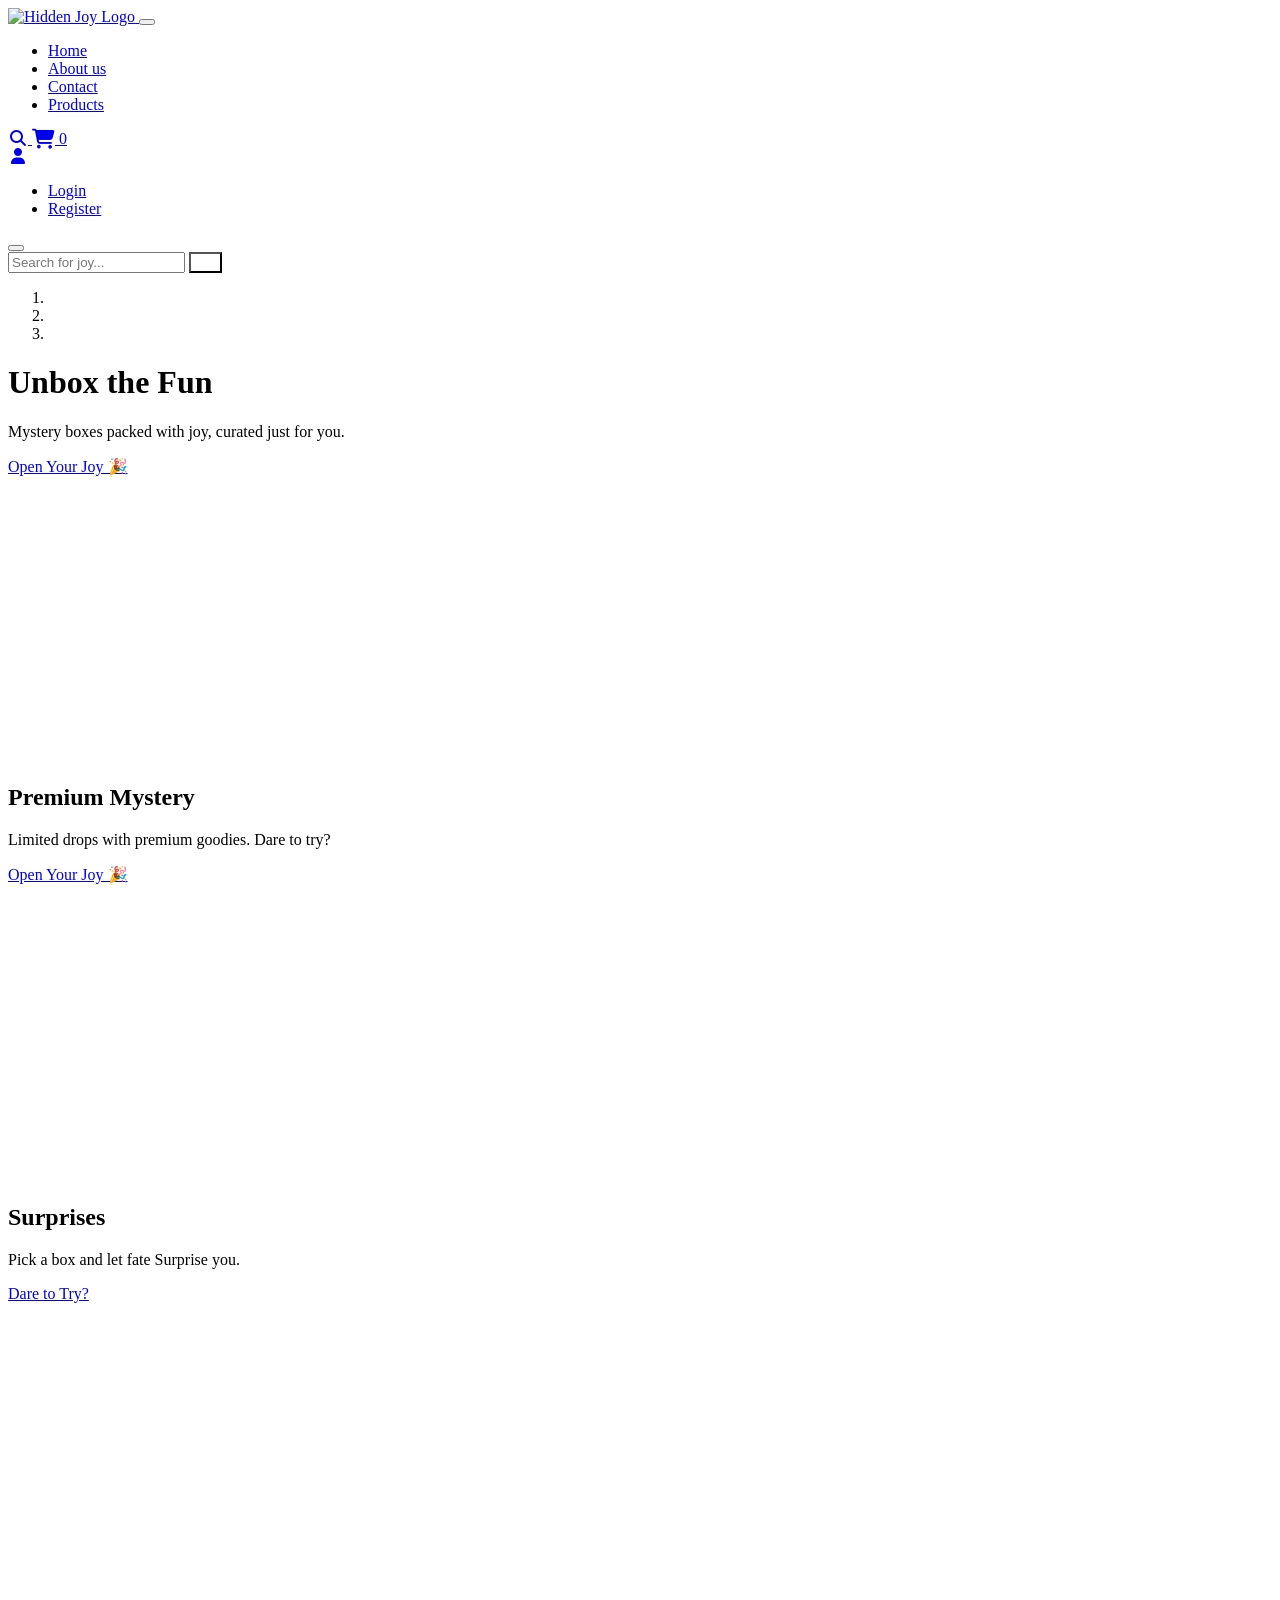
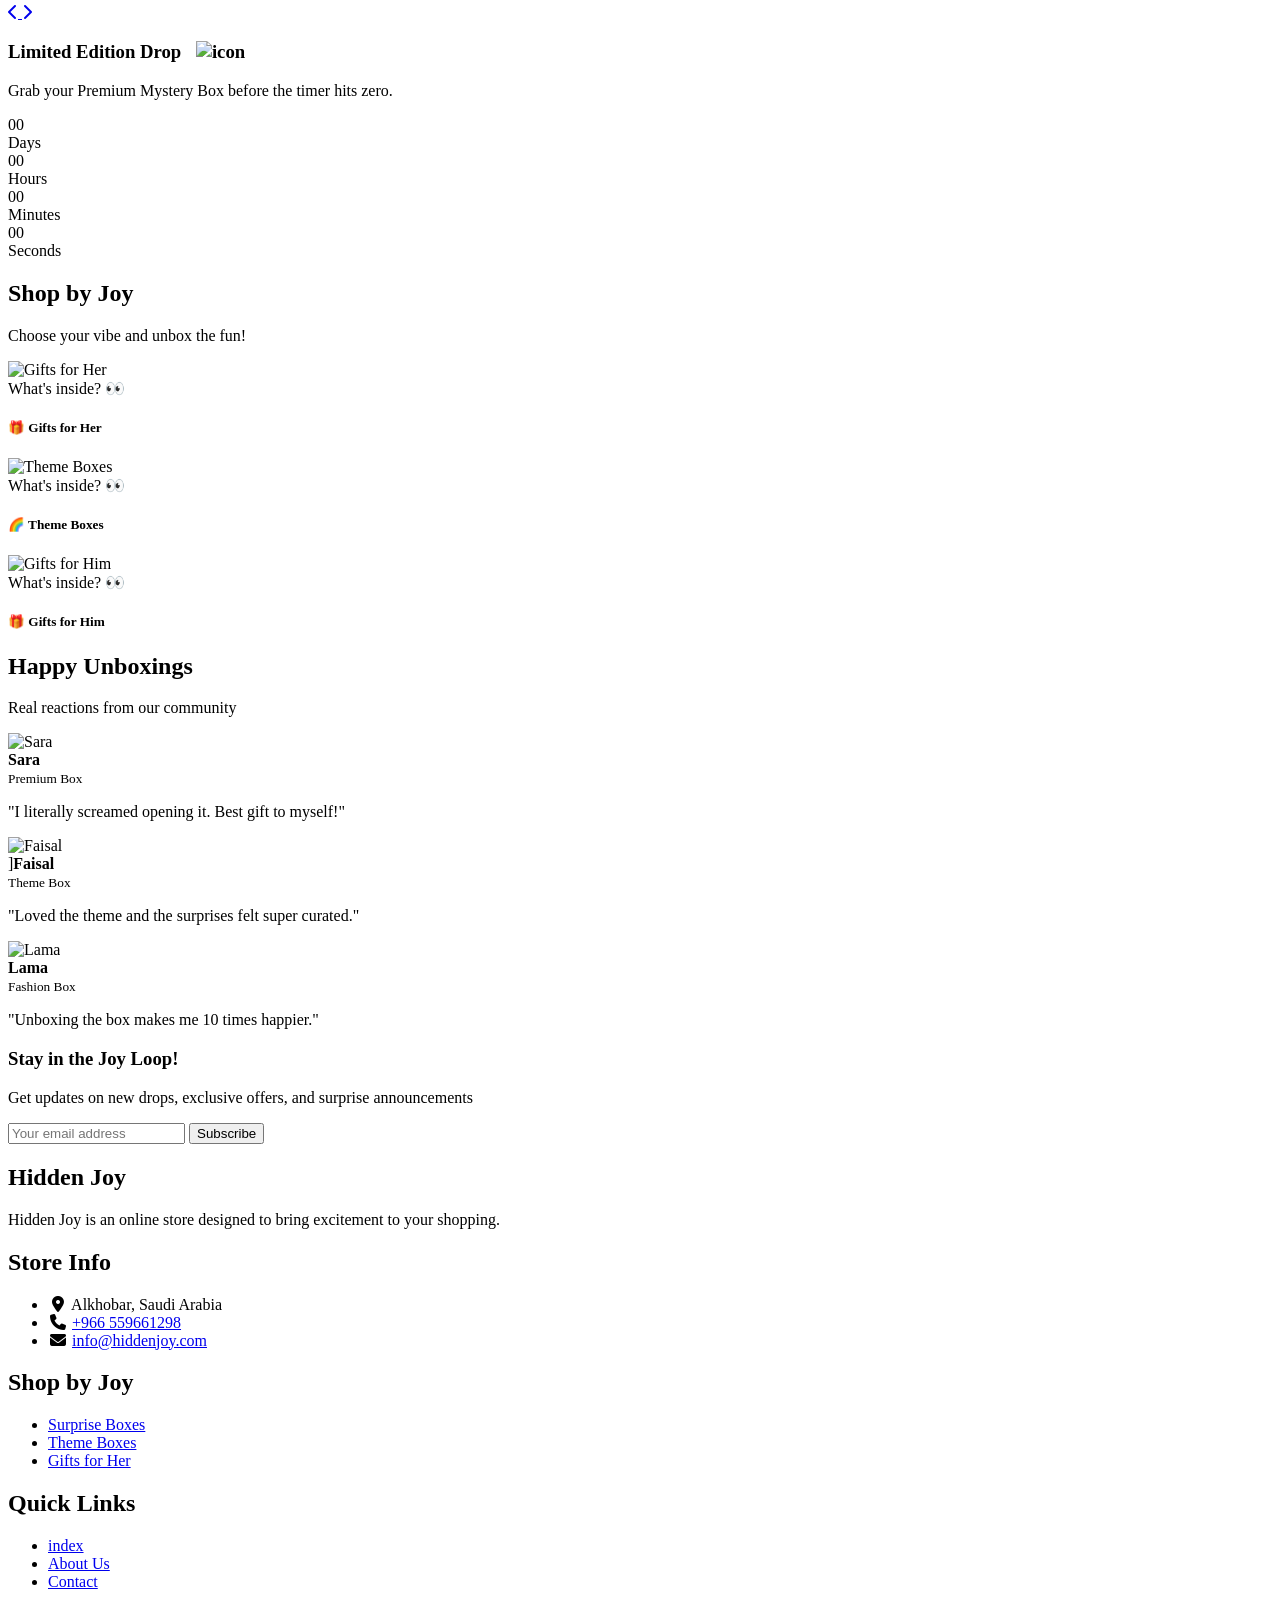
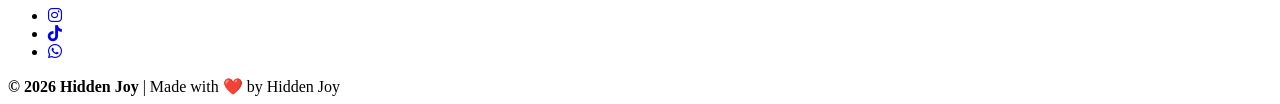
==== commit 12501175: "Add files via upload" ====
--- a/index.html
+++ b/index.html
@@ -1,383 +1,407 @@
 <!DOCTYPE html>
 <html lang="en">
+
 <head>
     <!-- ========== PAGE METADATA ========== -->
-    <title>Hidden Joy - Home Page</title>
+    <title>Hidden Joy - home Page</title>
     <meta charset="UTF-8">
     <meta name="viewport" content="width=device-width, initial-scale=1">
 
     <!-- ========== CSS STYLESHEETS ========== -->
-    <link rel="stylesheet" href="css/bootstrap.min.css">
-<link rel="stylesheet" href="css/templatemo.css">
-<link rel="stylesheet" href="css/fontawesome.min.css">
-<link rel="stylesheet" href="css/home.css">
-
+    <link rel="stylesheet" href="assets/css/bootstrap.min.css">
+    <link rel="stylesheet" href="assets/css/templatemo.css">
+    <link href="https://cdnjs.cloudflare.com/ajax/libs/font-awesome/6.4.0/css/all.min.css" rel="stylesheet">
+    <link
+        href="https://fonts.googleapis.com/css2?family=Fredoka:wght@400;600;700&family=Quicksand:wght@400;500;600&display=swap"
+        rel="stylesheet">
+    <link rel="stylesheet" href="assets/css/fontawesome.min.css">
+    <link rel="stylesheet" href="assets/css/index.css">
 
     <!-- ========== JAVASCRIPT FILES ========== -->
-    <script src="asset/js/bootstrap.bundle.min.js"></script>
-    <script src="asset/js/custom.js"></script>
-    <script src="asset/js/home.js"></script>
+    <script src="assets/js/bootstrap.bundle.min.js"></script>
+    <script src="assets/js/custom.js"></script>
+    <script src="assets/js/index.js"></script>
 </head>
 
 <body>
 
     <!-- ========== NAVIGATION BAR ========== -->
     <nav class="navbar navbar-expand-lg navbar-light shadow bg-white">
-    <div class="container d-flex justify-content-between align-items-center">
-            
-    <!-- Logo -->
-    <a class="navbar-brand text-success logo h1 align-self-center" href="home.html">
-    <img src="asset/img/BOXLOGO.png" alt="Hidden Joy Logo" style="height: 100px;">
-    </a>
-
-    <!-- Mobile Menu Toggle -->
-    <button class="navbar-toggler border-0" type="button" data-bs-toggle="collapse" data-bs-target="#templatemo_main_nav" aria-controls="navbarSupportedContent" aria-expanded="false" aria-label="Toggle navigation">
-    <span class="navbar-toggler-icon"></span>
-    </button>
-
-    <!-- Navigation Menu -->
-    <div class="align-self-center collapse navbar-collapse flex-fill d-lg-flex justify-content-lg-between" id="templatemo_main_nav">
-                
-    <!-- Main Navigation Links -->
-    <div class="flex-fill">
-    <ul class="nav navbar-nav d-flex justify-content-between mx-lg-auto">
-    <li class="nav-item"><a class="nav-link active" href="home.html">Home</a></li>
-    <li class="nav-item"><a class="nav-link" href="aboutus.html">About</a></li>
-    <li class="nav-item"><a class="nav-link" href="contactus.html">Contact</a></li>
-    <li class="nav-item"><a class="nav-link" href="products.html">Products</a></li>
-    </ul>
-    </div>
-
-    <!-- User Actions -->
-    div class="navbar align-self-center d-flex align-items-center gap-3">
-                    
-    <!-- Search Icon -->
-    <a class="nav-icon d-none d-lg-inline" href="#" data-bs-toggle="modal" data-bs-target="#templatemo_search">
-    <i class="fa fa-fw fa-search text-dark"></i>
-    </a>
-
-    <!-- Shopping Cart -->
-    <a class="nav-link text-dark position-relative" href="basket.html">
-    <i class="fas fa-shopping-cart fa-lg"></i>
-    <span id="cart-count" class="position-absolute top-0 start-100 translate-middle badge rounded-pill bg-success">0</span>
-    </a>
-
-    <!-- User Dropdown -->
-    <div class="dropdown">
-    <a class="nav-link dropdown-toggle text-dark" href="#" id="userDropdown" role="button" data-bs-toggle="dropdown" aria-expanded="false">
-    <i class="fa fa-fw fa-user"></i>
-    </a>
-    <ul class="dropdown-menu dropdown-menu-end" aria-labelledby="userDropdown">
-    <li><a class="dropdown-item" href="singin.html">Login</a></li>
-    <li><a class="dropdown-item" href="signup.html">Register</a></li>
-    </ul>
-    </div>
-    </div>
-    </div>
-    </div>
+        <div class="container d-flex justify-content-between align-items-center">
+
+            <!-- Logo -->
+            <a class="navbar-brand text-success logo h1 align-self-center" href="index.html">
+                <img src="assets/img/BOXLOGO.png" alt="Hidden Joy Logo" style="height: 100px;">
+            </a>
+
+            <!-- Mobile Menu Toggle -->
+            <button class="navbar-toggler border-0" type="button" data-bs-toggle="collapse"
+                data-bs-target="#templatemo_main_nav" aria-controls="navbarSupportedContent" aria-expanded="false"
+                aria-label="Toggle navigation">
+                <span class="navbar-toggler-icon"></span>
+            </button>
+
+            <!-- Navigation Menu -->
+            <div class="align-self-center collapse navbar-collapse flex-fill d-lg-flex justify-content-lg-between"
+                id="templatemo_main_nav">
+
+                <!-- Main Navigation Links -->
+                <div class="flex-fill">
+                    <ul class="nav navbar-nav d-flex justify-content-between mx-lg-auto">
+                        <li class="nav-item"><a class="nav-link active" href="index.html">Home</a></li>
+                        <li class="nav-item"><a class="nav-link" href="aboutus.html">About us</a></li>
+                        <li class="nav-item"><a class="nav-link" href="contactus.html">Contact</a></li>
+                        <li class="nav-item"><a class="nav-link" href="products.html">Products</a></li>
+                    </ul>
+                </div>
+
+                <!-- User Actions -->
+                <div class="navbar align-self-center d-flex align-items-center gap-3">
+
+                <!-- Search Icon -->
+                <a class="nav-icon d-none d-lg-inline" href="#" data-bs-toggle="modal"
+                    data-bs-target="#templatemo_search">
+                    <i class="fa fa-fw fa-search text-dark"></i>
+                </a>
+
+                <!-- Shopping Cart -->
+                <a class="nav-link text-dark position-relative" href="basket.html">
+                    <i class="fas fa-shopping-cart fa-lg"></i>
+                    <span id="cart-count"
+                        class="position-absolute top-0 start-100 translate-middle badge rounded-pill bg-success">0</span>
+                </a>
+
+                <!-- User Dropdown -->
+                <div class="dropdown">
+                    <a class="nav-link dropdown-toggle text-dark" href="#" id="userDropdown" role="button"
+                        data-bs-toggle="dropdown" aria-expanded="false">
+                        <i class="fa fa-fw fa-user"></i>
+                    </a>
+                    <ul class="dropdown-menu dropdown-menu-end" aria-labelledby="userDropdown">
+                        <li><a class="dropdown-item" href="singin.html">Login</a></li>
+                        <li><a class="dropdown-item" href="signup.html">Register</a></li>
+                    </ul>
+                </div>
+            </div>
+        </div>
+        </div>
     </nav>
 
     <!-- ========== SEARCH MODAL ========== -->
     <div class="modal fade bg-light" id="templatemo_search" tabindex="-1" role="dialog" aria-hidden="true">
-    <div class="modal-dialog modal-lg" role="document">
-    <div class="w-100 pt-1 mb-3 text-right">
-    <button type="button" class="btn-close" data-bs-dismiss="modal"></button>
-    </div>
-    <form class="modal-content modal-body border-0 p-0">
-    <div class="input-group mb-2">
-    <input type="text" class="form-control" placeholder="Search for joy...">
-    <button type="submit" class="input-group-text" style="background: var(--burgundy-main); color: white;">
-    <i class="fa fa-fw fa-search text-white"></i>
-    </button>
-    </div>
-    </form>
-    </div>
+        <div class="modal-dialog modal-lg" role="document">
+            <div class="w-100 pt-1 mb-3 text-right">
+                <button type="button" class="btn-close" data-bs-dismiss="modal"></button>
+            </div>
+            <form class="modal-content modal-body border-0 p-0">
+                <div class="input-group mb-2">
+                    <input type="text" class="form-control" placeholder="Search for joy...">
+                    <button type="submit" class="input-group-text"
+                        style="background: var(--burgundy-main); color: white;">
+                        <i class="fa fa-fw fa-search text-white"></i>
+                    </button>
+                </div>
+            </form>
+        </div>
     </div>
 
     <!-- ========== MAIN CONTENT ========== -->
     <main class="main-content">
-        
-    <!-- ========== HERO CAROUSEL ========== -->
-    <div id="template-mo-zay-hero-carousel" class="carousel slide" data-bs-ride="carousel">
-            
-    <!-- Carousel Indicators -->
-    <ol class="carousel-indicators">
-    <li data-bs-target="#template-mo-zay-hero-carousel" data-bs-slide-to="0" class="active"></li>
-    <li data-bs-target="#template-mo-zay-hero-carousel" data-bs-slide-to="1"></li>
-    <li data-bs-target="#template-mo-zay-hero-carousel" data-bs-slide-to="2"></li>
-    </ol>
-
-    <!-- Carousel Items -->
-    <div class="carousel-inner" style="background: url('asset/img/bg1.png') no-repeat center center; background-size: cover;">
-                
-    <!-- Slide 1 -->
-    <div class="carousel-item slide-1 active">
-    <div class="container d-flex flex-column justify-content-center align-items-center hero-content" style="min-height: 400px;">
-    <h1 class="display-5 fw-bold" style="color: var(--burgundy-main);">Unbox the Fun</h1>
-    <p class="lead text-center">Mystery boxes packed with joy, curated just for you.</p>
-    <a href="products.html" class="btn btn-main mt-3">Open Your Joy 🎉</a>
-
-    <!-- Sparkle Animations -->
-    <span class="sparkle" style="left:10%;top:10%"></span>
-    <span class="sparkle" style="left:22%;top:30%;animation-delay:.2s"></span>
-    <span class="sparkle" style="left:6%;top:55%;animation-delay:.4s"></span>
-    </div>
-    </div>
-
-    <!-- Slide 2 -->
-    <div class="carousel-item slide-2">
-    <div class="container d-flex flex-column justify-content-center align-items-center hero-content" style="min-height: 400px;">
-    <h2 class="fw-bold" style="color: var(--burgundy-main);">Premium Mystery</h2>
-    <p class="lead text-center">Limited drops with premium goodies. Dare to try?</p>
-    <a href="products.html" class="btn btn-main mt-3">Open Your Joy 🎉</a>
-    </div>
-    </div>
-
-<!-- Slide 3 -->
-<div class="carousel-item slide-3">
-<div class="container d-flex flex-column justify-content-center align-items-center hero-content" style="min-height: 400px;">
-<h2 class="fw-bold" style="color: var(--burgundy-main);">Surprises</h2>
-<p class="lead text-center">Pick a box and let fate Surprise you.</p>
-<a href="products.html" class="btn btn-main mt-3">Dare to Try?</a>
-</div>
-</div>
-</div>
-
-<!-- Carousel Controls -->
-<a class="carousel-control-prev text-decoration-none w-auto ps-3" href="#template-mo-zay-hero-carousel" role="button" data-bs-slide="prev">
-<i class="fas fa-chevron-left"></i>
-</a>
-<a class="carousel-control-next text-decoration-none w-auto pe-3" href="#template-mo-zay-hero-carousel" role="button" data-bs-slide="next">
-<i class="fas fa-chevron-right"></i>
-</a>
-</div>
-
-<!-- ========== LIMITED EDITION TIMER ========== -->
-<section class="timer-section">
-<div class="container text-center">
-<h3 class="fw-bold text-burgundy d-inline-flex align-items-center justify-content-center">
-Limited Edition Drop
-<img src="asset/img/icon1.png" alt="icon" style="width:70px; height:70px; margin-left:10px;">
-</h3>
-
-<p class="mb-4">Grab your Premium Mystery Box before the timer hits zero.</p>
-
-<!-- Countdown Timer -->
-<div class="d-flex justify-content-center gap-3 timer" id="countdown-timer">
-<div class="item">
-<div class="num" id="days">00</div>
-<div class="lbl">Days</div>
-</div>
-<div class="item">
-<div class="num" id="hours">00</div>
-<div class="lbl">Hours</div>
-</div>
-<div class="item">
-<div class="num" id="minutes">00</div>
-<div class="lbl">Minutes</div>
-</div>
-<div class="item">
-<div class="num" id="seconds">00</div>
-<div class="lbl">Seconds</div>
-</div>
-</div>
-</div>
-</section>
-
-<!-- ========== CATEGORIES SECTION ========== -->
-<section class="py-5 bg-light">
-<section id="categories" class="section-soft py-5">
-<div class="container">
-<div class="text-center mb-4">
-<h2 class="fw-bold text-burgundy">Shop by Joy</h2>
-<p class="text-muted">Choose your vibe and unbox the fun!</p>
-</div>
-
-<div class="row g-4">
-                        
-<!-- Category 1: Gifts for Her -->
-<div class="col-md-4">
-<div class="category-card">
-<img src="asset/img/box2.png" alt="Gifts for Her">
-<div class="category-overlay">What's inside? 👀</div>
-<div class="card-body text-center">
-<h5 class="fw-bold text-burgundy">🎁 Gifts for Her</h5>
-</div>
-</div>
-</div>
-
-<!-- Category 2: Theme Boxes -->
-<div class="col-md-4">
-<div class="category-card">
-<img src="asset/img/box3.png" alt="Theme Boxes">
-<div class="category-overlay">What's inside? 👀</div>
-<div class="card-body text-center">
-<h5 class="fw-bold text-burgundy">🌈 Theme Boxes</h5>
-</div>
-</div>
-</div>
-
-<!-- Category 3: Gifts for Him -->
-<div class="col-md-4">
-<div class="category-card">
-<img src="asset/img/box1.png" alt="Gifts for Him">
-<div class="category-overlay">What's inside? 👀</div>
-<div class="card-body text-center">
-<h5 class="fw-bold text-burgundy">🎁 Gifts for Him</h5>
-</div>
-</div>
-</div>
-</div>
-</div>
-</section>
-</section>
-
-<!-- ========== TESTIMONIALS SECTION ========== -->
-<section class="py-5">
-<div class="container">
-<div class="text-center mb-4">
-<h2 class="fw-bold text-burgundy">Happy Unboxings</h2>
-<p class="text-muted">Real reactions from our community</p>
-</div>
-
-<div class="row g-4">
-                    
-<!-- Testimonial 1 -->
-<div class="col-md-4">
-<div class="testimonial-card">
-<div class="d-flex align-items-center gap-3">
-<img class="avatar" src="asset/img/her1.png" alt="Sara">
-<div>
-<b class="text-burgundy">Sara</b><br>
-<small class="text-muted">Premium Box</small>
-</div>
-</div>
-<p class="testimonial-text">"I literally screamed opening it. Best gift to myself!"</p>
-</div>
-</div>
-
-<!-- Testimonial 2 -->
-<div class="col-md-4">
-<div class="testimonial-card">
-<div class="d-flex align-items-center gap-3">
-<img class="avatar" src="asset/img/he1.png" alt="Faisal">
-<div>
-]<b class="text-burgundy">Faisal</b><br>
-<small class="text-muted">Theme Box</small>
-</div>
-</div>
-<p class="testimonial-text">"Loved the theme and the surprises felt super curated."</p>
-</div>
-</div>
-
-<!-- Testimonial 3 -->
-<div class="col-md-4">
-<div class="testimonial-card">
-<div class="d-flex align-items-center gap-3">
-<img class="avatar" src="asset/img/her1.png" alt="Lama">
-<div>
-<b class="text-burgundy">Lama</b><br>
-<small class="text-muted">Fashion Box</small>
-</div>
-</div>
-<p class="testimonial-text">"Unboxing the box makes me 10 times happier."</p>
-</div>
-</div>
-</div>
-</div>
-</section>
-
-<!-- ========== NEWSLETTER SECTION ========== -->
-<section class="newsletter-section">
-<div class="container">
-<h3 class="fw-bold text-burgundy mb-3">Stay in the Joy Loop!</h3>
-<p class="text-muted mb-4">Get updates on new drops, exclusive offers, and surprise announcements</p>
-                
-<!-- Newsletter Form -->
-<div class="newsletter-form">
-<div class="input-group">
-<input type="email" id="newsletter-email" class="form-control newsletter-input" placeholder="Your email address">
-<button class="btn newsletter-btn" type="button" onclick="subscribeNewsletter()">Subscribe</button>
-</div>
-</div>
-</div>
-</section>
-</main>
-
-<!-- ========== FOOTER ========== -->
-<footer class="bg-dark" id="hiddenjoy_footer">
-<div class="container">
-<div class="row">
-                
-<!-- Company Info -->
-<div class="col-md-3 pt-5">
-<h2 class="h2 text-success border-bottom pb-3 border-light logo">Hidden Joy</h2>
-<p class="small text-light">Hidden Joy is an online store designed to bring excitement to your shopping.</p>
-</div>
-
-<!-- Store Info -->
-<div class="col-md-3 pt-5">
-<h2 class="h2 text-light border-bottom pb-3 border-light">Store Info</h2>
-<ul class="list-unstyled text-light footer-link-list small">
-<li><i class="fas fa-map-marker-alt fa-fw"></i> Alkhobar, Saudi Arabia</li>
-<li><i class="fa fa-phone fa-fw"></i> <a class="text-decoration-none text-light" href="tel:+966559661298">+966 559661298</a></li>
-<li><i class="fa fa-envelope fa-fw"></i> <a class="text-decoration-none text-light" href="mailto:info@hiddenjoy.com">info@hiddenjoy.com</a></li>
-</ul>
-</div>
-
-<!-- Shop Categories -->
-<div class="col-md-3 pt-5">
-<h2 class="h2 text-light border-bottom pb-3 border-light">Shop by Joy</h2>
-<ul class="list-unstyled text-light footer-link-list">
-<li><a class="text-decoration-none" href="products.html">Surprise Boxes</a></li>
-<li><a class="text-decoration-none" href="products.html">Theme Boxes</a></li>
-<li><a class="text-decoration-none" href="products.html">Gifts for Her</a></li>
-</ul>
-</div>
-
-<!-- Quick Links -->
-<div class="col-md-3 pt-5">
-<h2 class="h2 text-light border-bottom pb-3 border-light">Quick Links</h2>
-<ul class="list-unstyled text-light footer-link-list">
-<li><a class="text-decoration-none" href="home.html">Home</a></li>
-<li><a class="text-decoration-none" href="aboutus.html">About Us</a></li>
-<li><a class="text-decoration-none" href="contactus.html">Contact</a></li>
-</ul>
-</div>
-</div>
-
-<!-- Social Media & Newsletter -->
-<div class="row text-light mt-4 align-items-center">
-                
-<!-- Social Media Icons -->
-<div class="col-auto me-auto">
-<ul class="list-inline footer-icons small mb-0">
-<li class="list-inline-item border rounded-circle p-2 social-icon">
-<a href="#"><i class="fab fa-instagram text-light"></i></a>
-</li>
-<li class="list-inline-item border rounded-circle p-2 social-icon">
-<a href="#"><i class="fab fa-tiktok text-light"></i></a>
-</li>
-<li class="list-inline-item border rounded-circle p-2 social-icon">
-<a href="https://wa.me/559661298" target="_blank"><i class="fab fa-whatsapp text-light"></i></a>
-</li>
-</ul>
-</div>
-
-<!-- Newsletter (Empty for now) -->
-<div class="col-auto">
-<div class="input-group input-group-sm">
-<!-- Newsletter input can be added here if needed -->
-</div>
-</div>
-</div>
-</div>
-
-<!-- Copyright -->
-<div class="w-100 bg-black text-center text-light py-4 mt-4">
-<strong>&copy; 2026 Hidden Joy</strong> | Made with ❤️ by Hidden Joy
-</div>
-</footer>
+
+        <!-- ========== HERO CAROUSEL ========== -->
+        <div id="template-mo-zay-hero-carousel" class="carousel slide" data-bs-ride="carousel">
+
+            <!-- Carousel Indicators -->
+            <ol class="carousel-indicators">
+                <li data-bs-target="#template-mo-zay-hero-carousel" data-bs-slide-to="0" class="active"></li>
+                <li data-bs-target="#template-mo-zay-hero-carousel" data-bs-slide-to="1"></li>
+                <li data-bs-target="#template-mo-zay-hero-carousel" data-bs-slide-to="2"></li>
+            </ol>
+
+            <!-- Carousel Items -->
+            <div class="carousel-inner"
+                style="background: url('assets/img/bg2.png') no-repeat center center; background-size: cover;">
+
+                <!-- Slide 1 -->
+                <div class="carousel-item slide-1 active">
+                    <div class="container d-flex flex-column justify-content-center align-items-center hero-content"
+                        style="min-height: 400px;">
+                        <h1 class="display-5 fw-bold" style="color: var(--burgundy-main);">Unbox the Fun</h1>
+                        <p class="lead text-center">Mystery boxes packed with joy, curated just for you.</p>
+                        <a href="products.html" class="btn btn-main mt-3">Open Your Joy 🎉</a>
+
+                        <!-- Sparkle Animations -->
+                        <span class="sparkle" style="left:10%;top:10%"></span>
+                        <span class="sparkle" style="left:22%;top:30%;animation-delay:.2s"></span>
+                        <span class="sparkle" style="left:6%;top:55%;animation-delay:.4s"></span>
+                    </div>
+                </div>
+
+                <!-- Slide 2 -->
+                <div class="carousel-item slide-2">
+                    <div class="container d-flex flex-column justify-content-center align-items-center hero-content"
+                        style="min-height: 400px;">
+                        <h2 class="fw-bold" style="color: var(--burgundy-main);">Premium Mystery</h2>
+                        <p class="lead text-center">Limited drops with premium goodies. Dare to try?</p>
+                        <a href="products.html" class="btn btn-main mt-3">Open Your Joy 🎉</a>
+                    </div>
+                </div>
+
+                <!-- Slide 3 -->
+                <div class="carousel-item slide-3">
+                    <div class="container d-flex flex-column justify-content-center align-items-center hero-content"
+                        style="min-height: 400px;">
+                        <h2 class="fw-bold" style="color: var(--burgundy-main);">Surprises</h2>
+                        <p class="lead text-center">Pick a box and let fate Surprise you.</p>
+                        <a href="products.html" class="btn btn-main mt-3">Dare to Try?</a>
+                    </div>
+                </div>
+            </div>
+
+            <!-- Carousel Controls -->
+            <a class="carousel-control-prev text-decoration-none w-auto ps-3" href="#template-mo-zay-hero-carousel"
+                role="button" data-bs-slide="prev">
+                <i class="fas fa-chevron-left"></i>
+            </a>
+            <a class="carousel-control-next text-decoration-none w-auto pe-3" href="#template-mo-zay-hero-carousel"
+                role="button" data-bs-slide="next">
+                <i class="fas fa-chevron-right"></i>
+            </a>
+        </div>
+
+        <!-- ========== LIMITED EDITION TIMER ========== -->
+        <section class="timer-section">
+            <div class="container text-center">
+                <h3 class="fw-bold text-burgundy d-inline-flex align-items-center justify-content-center">
+                    Limited Edition Drop
+                    <img src="assets/img/icon1.png" alt="icon" style="width:70px; height:70px; margin-left:10px;">
+                </h3>
+
+                <p class="mb-4">Grab your Premium Mystery Box before the timer hits zero.</p>
+
+                <!-- Countdown Timer -->
+                <div class="d-flex justify-content-center gap-3 timer" id="countdown-timer">
+                    <div class="item">
+                        <div class="num" id="days">00</div>
+                        <div class="lbl">Days</div>
+                    </div>
+                    <div class="item">
+                        <div class="num" id="hours">00</div>
+                        <div class="lbl">Hours</div>
+                    </div>
+                    <div class="item">
+                        <div class="num" id="minutes">00</div>
+                        <div class="lbl">Minutes</div>
+                    </div>
+                    <div class="item">
+                        <div class="num" id="seconds">00</div>
+                        <div class="lbl">Seconds</div>
+                    </div>
+                </div>
+            </div>
+        </section>
+
+        <!-- ========== CATEGORIES SECTION ========== -->
+        <section class="py-5 bg-light">
+            <section id="categories" class="section-soft py-5">
+                <div class="container">
+                    <div class="text-center mb-4">
+                        <h2 class="fw-bold text-burgundy">Shop by Joy</h2>
+                        <p class="text-muted">Choose your vibe and unbox the fun!</p>
+                    </div>
+
+                    <div class="row g-4">
+
+                        <!-- Category 1: Gifts for Her -->
+                        <div class="col-md-4">
+                            <div class="category-card">
+                                <img src="assets/img/box2.png" alt="Gifts for Her">
+                                <div class="category-overlay">What's inside? 👀</div>
+                                <div class="card-body text-center">
+                                    <h5 class="fw-bold text-burgundy">🎁 Gifts for Her</h5>
+                                </div>
+                            </div>
+                        </div>
+
+                        <!-- Category 2: Theme Boxes -->
+                        <div class="col-md-4">
+                            <div class="category-card">
+                                <img src="assets/img/box3.png" alt="Theme Boxes">
+                                <div class="category-overlay">What's inside? 👀</div>
+                                <div class="card-body text-center">
+                                    <h5 class="fw-bold text-burgundy">🌈 Theme Boxes</h5>
+                                </div>
+                            </div>
+                        </div>
+
+                        <!-- Category 3: Gifts for Him -->
+                        <div class="col-md-4">
+                            <div class="category-card">
+                                <img src="assets/img/box1.png" alt="Gifts for Him">
+                                <div class="category-overlay">What's inside? 👀</div>
+                                <div class="card-body text-center">
+                                    <h5 class="fw-bold text-burgundy">🎁 Gifts for Him</h5>
+                                </div>
+                            </div>
+                        </div>
+                    </div>
+                </div>
+            </section>
+        </section>
+
+        <!-- ========== TESTIMONIALS SECTION ========== -->
+        <section class="py-5">
+            <div class="container">
+                <div class="text-center mb-4">
+                    <h2 class="fw-bold text-burgundy">Happy Unboxings</h2>
+                    <p class="text-muted">Real reactions from our community</p>
+                </div>
+
+                <div class="row g-4">
+
+                    <!-- Testimonial 1 -->
+                    <div class="col-md-4">
+                        <div class="testimonial-card">
+                            <div class="d-flex align-items-center gap-3">
+                                <img class="avatar" src="assets/img/her1.png" alt="Sara">
+                                <div>
+                                    <b class="text-burgundy">Sara</b><br>
+                                    <small class="text-muted">Premium Box</small>
+                                </div>
+                            </div>
+                            <p class="testimonial-text">"I literally screamed opening it. Best gift to myself!"</p>
+                        </div>
+                    </div>
+
+                    <!-- Testimonial 2 -->
+                    <div class="col-md-4">
+                        <div class="testimonial-card">
+                            <div class="d-flex align-items-center gap-3">
+                                <img class="avatar" src="assets/img/he1.png" alt="Faisal">
+                                <div>
+                                    ]<b class="text-burgundy">Faisal</b><br>
+                                    <small class="text-muted">Theme Box</small>
+                                </div>
+                            </div>
+                            <p class="testimonial-text">"Loved the theme and the surprises felt super curated."</p>
+                        </div>
+                    </div>
+
+                    <!-- Testimonial 3 -->
+                    <div class="col-md-4">
+                        <div class="testimonial-card">
+                            <div class="d-flex align-items-center gap-3">
+                                <img class="avatar" src="assets/img/her1.png" alt="Lama">
+                                <div>
+                                    <b class="text-burgundy">Lama</b><br>
+                                    <small class="text-muted">Fashion Box</small>
+                                </div>
+                            </div>
+                            <p class="testimonial-text">"Unboxing the box makes me 10 times happier."</p>
+                        </div>
+                    </div>
+                </div>
+            </div>
+        </section>
+
+        <!-- ========== NEWSLETTER SECTION ========== -->
+        <section class="newsletter-section">
+            <div class="container">
+                <h3 class="fw-bold text-burgundy mb-3">Stay in the Joy Loop!</h3>
+                <p class="text-muted mb-4">Get updates on new drops, exclusive offers, and surprise announcements</p>
+
+                <!-- Newsletter Form -->
+                <div class="newsletter-form">
+                    <div class="input-group">
+                        <input type="email" id="newsletter-email" class="form-control newsletter-input"
+                            placeholder="Your email address">
+                        <button class="btn newsletter-btn" type="button"
+                            onclick="subscribeNewsletter()">Subscribe</button>
+                    </div>
+                </div>
+            </div>
+        </section>
+    </main>
+
+    <!-- ========== FOOTER ========== -->
+    <footer class="bg-dark" id="hiddenjoy_footer">
+        <div class="container">
+            <div class="row">
+
+                <!-- Company Info -->
+                <div class="col-md-3 pt-5">
+                    <h2 class="h2 text-success border-bottom pb-3 border-light logo">Hidden Joy</h2>
+                    <p class="small text-light">Hidden Joy is an online store designed to bring excitement to your
+                        shopping.</p>
+                </div>
+
+                <!-- Store Info -->
+                <div class="col-md-3 pt-5">
+                    <h2 class="h2 text-light border-bottom pb-3 border-light">Store Info</h2>
+                    <ul class="list-unstyled text-light footer-link-list small">
+                        <li><i class="fas fa-map-marker-alt fa-fw"></i> Alkhobar, Saudi Arabia</li>
+                        <li><i class="fa fa-phone fa-fw"></i> <a class="text-decoration-none text-light"
+                                href="tel:+966559661298">+966 559661298</a></li>
+                        <li><i class="fa fa-envelope fa-fw"></i> <a class="text-decoration-none text-light"
+                                href="mailto:info@hiddenjoy.com">info@hiddenjoy.com</a></li>
+                    </ul>
+                </div>
+
+                <!-- Shop Categories -->
+                <div class="col-md-3 pt-5">
+                    <h2 class="h2 text-light border-bottom pb-3 border-light">Shop by Joy</h2>
+                    <ul class="list-unstyled text-light footer-link-list">
+                        <li><a class="text-decoration-none" href="products.html">Surprise Boxes</a></li>
+                        <li><a class="text-decoration-none" href="products.html">Theme Boxes</a></li>
+                        <li><a class="text-decoration-none" href="products.html">Gifts for Her</a></li>
+                    </ul>
+                </div>
+
+                <!-- Quick Links -->
+                <div class="col-md-3 pt-5">
+                    <h2 class="h2 text-light border-bottom pb-3 border-light">Quick Links</h2>
+                    <ul class="list-unstyled text-light footer-link-list">
+                        <li><a class="text-decoration-none" href="index.html">index</a></li>
+                        <li><a class="text-decoration-none" href="aboutus.html">About Us</a></li>
+                        <li><a class="text-decoration-none" href="contactus.html">Contact</a></li>
+                    </ul>
+                </div>
+            </div>
+
+            <!-- Social Media & Newsletter -->
+            <div class="row text-light mt-4 align-items-center">
+
+                <!-- Social Media Icons -->
+                <div class="col-auto me-auto">
+                    <ul class="list-inline footer-icons small mb-0">
+                        <li class="list-inline-item border rounded-circle p-2 social-icon">
+                            <a href="#"><i class="fab fa-instagram text-light"></i></a>
+                        </li>
+                        <li class="list-inline-item border rounded-circle p-2 social-icon">
+                            <a href="#"><i class="fab fa-tiktok text-light"></i></a>
+                        </li>
+                        <li class="list-inline-item border rounded-circle p-2 social-icon">
+                            <a href="https://wa.me/559661298" target="_blank"><i
+                                    class="fab fa-whatsapp text-light"></i></a>
+                        </li>
+                    </ul>
+                </div>
+
+                <!-- Newsletter (Empty for now) -->
+                <div class="col-auto">
+                    <div class="input-group input-group-sm">
+                        <!-- Newsletter input can be added here if needed -->
+                    </div>
+                </div>
+            </div>
+        </div>
+
+        <!-- Copyright -->
+        <div class="w-100 bg-black text-center text-light py-4 mt-4">
+            <strong>&copy; 2026 Hidden Joy</strong> | Made with ❤️ by Hidden Joy
+        </div>
+    </footer>
 
 </body>
-</html>
+
+</html>
